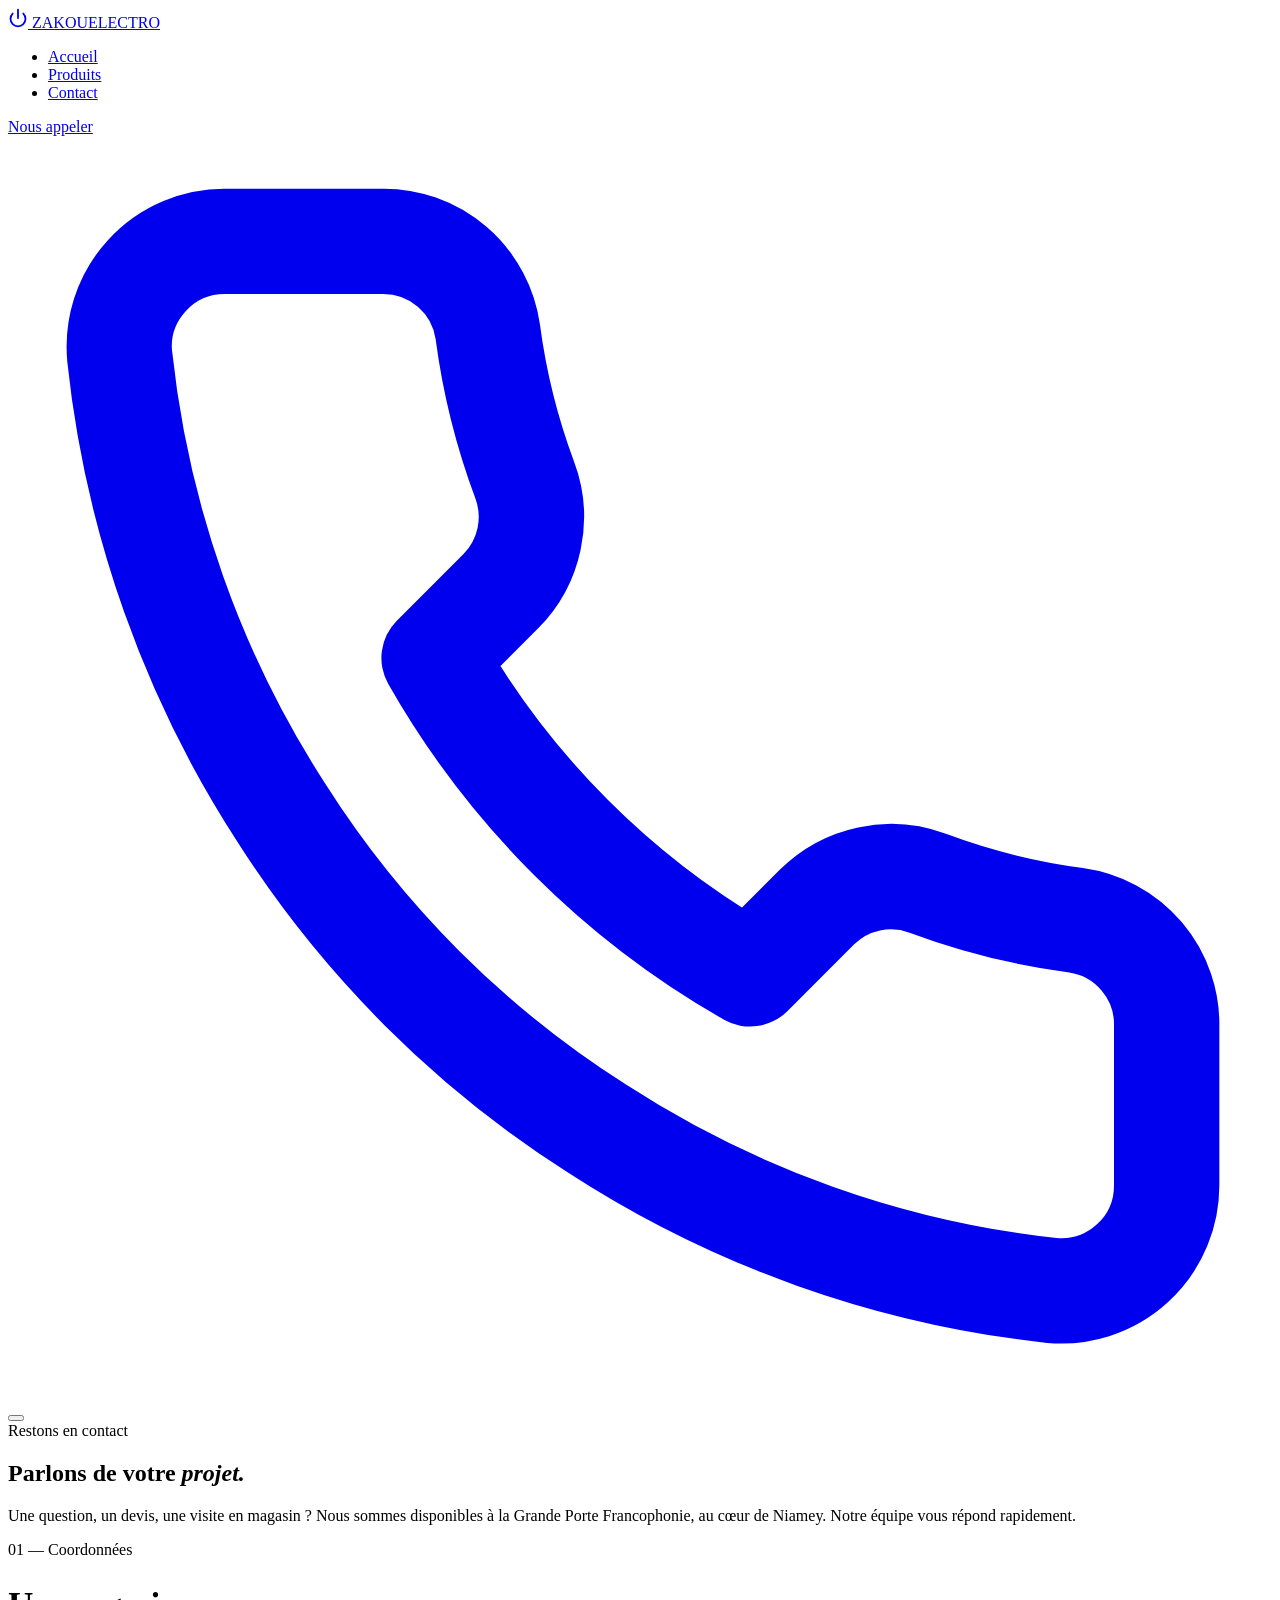
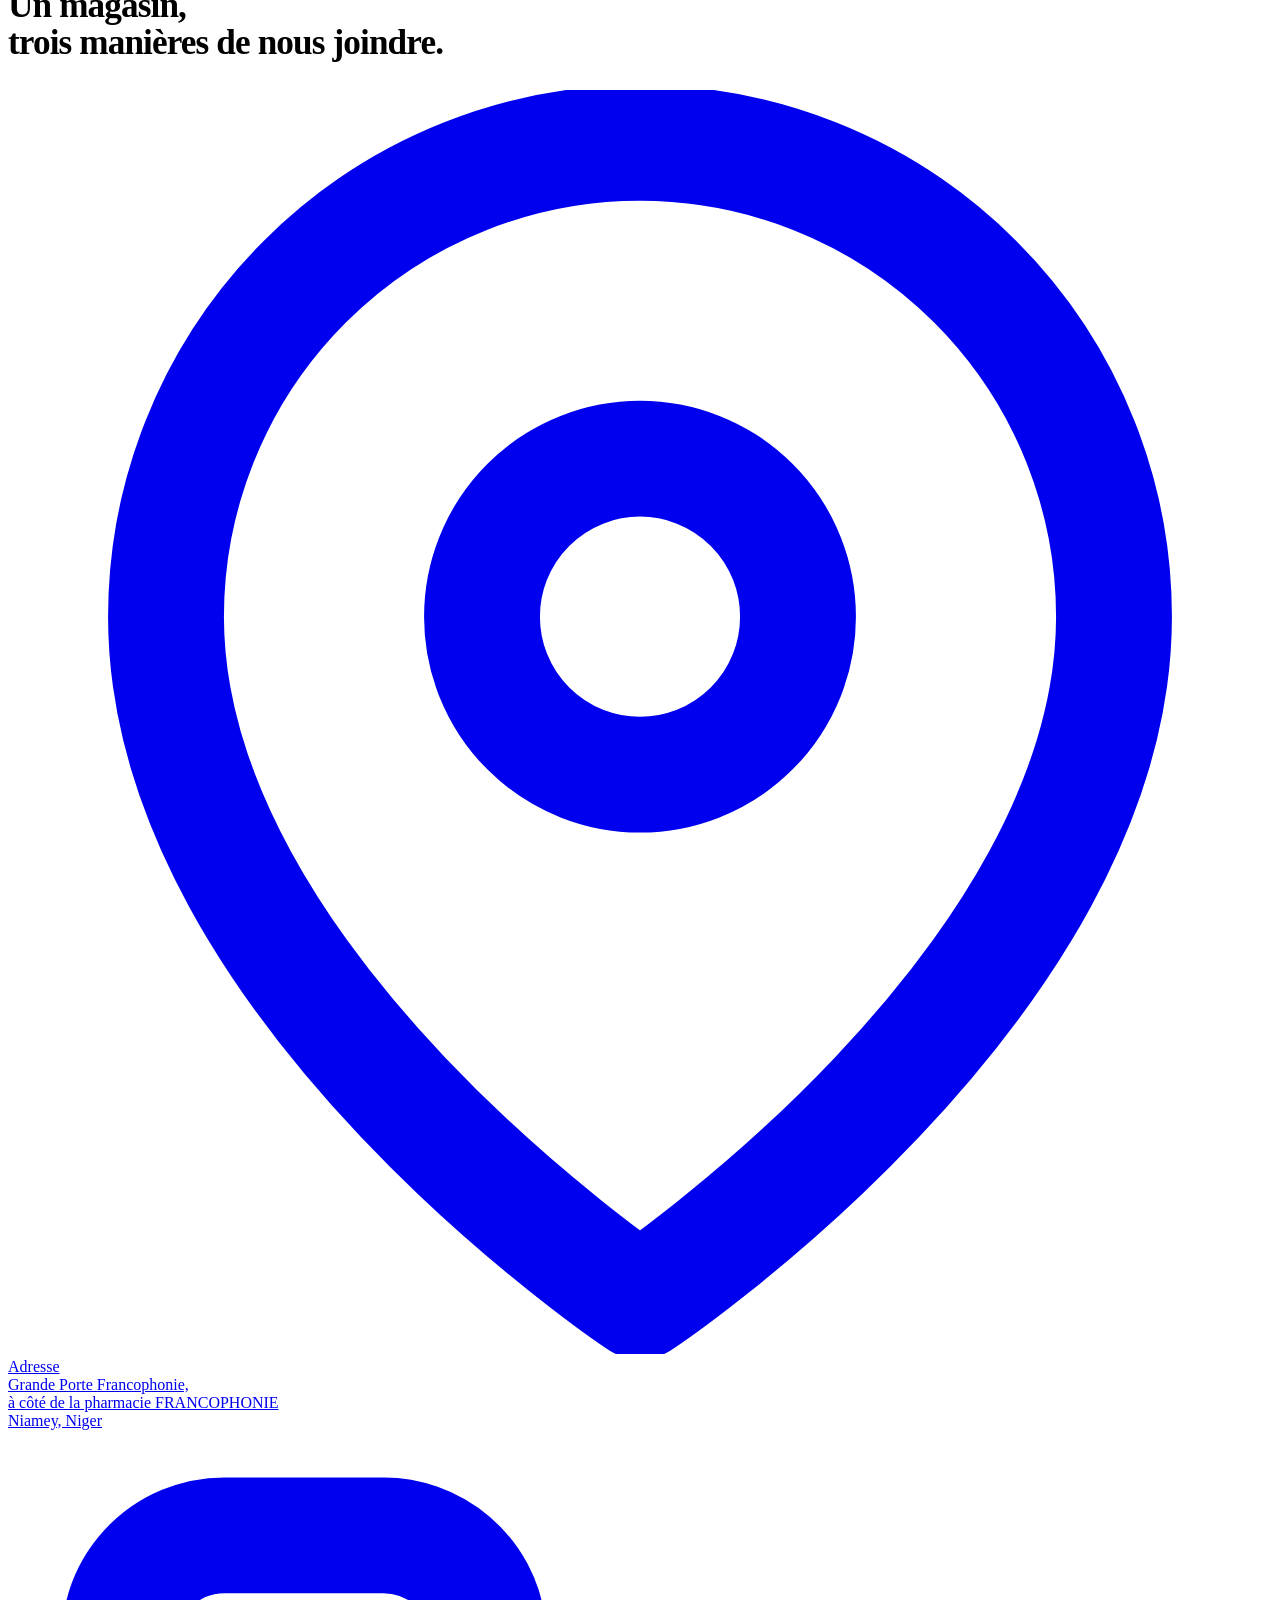
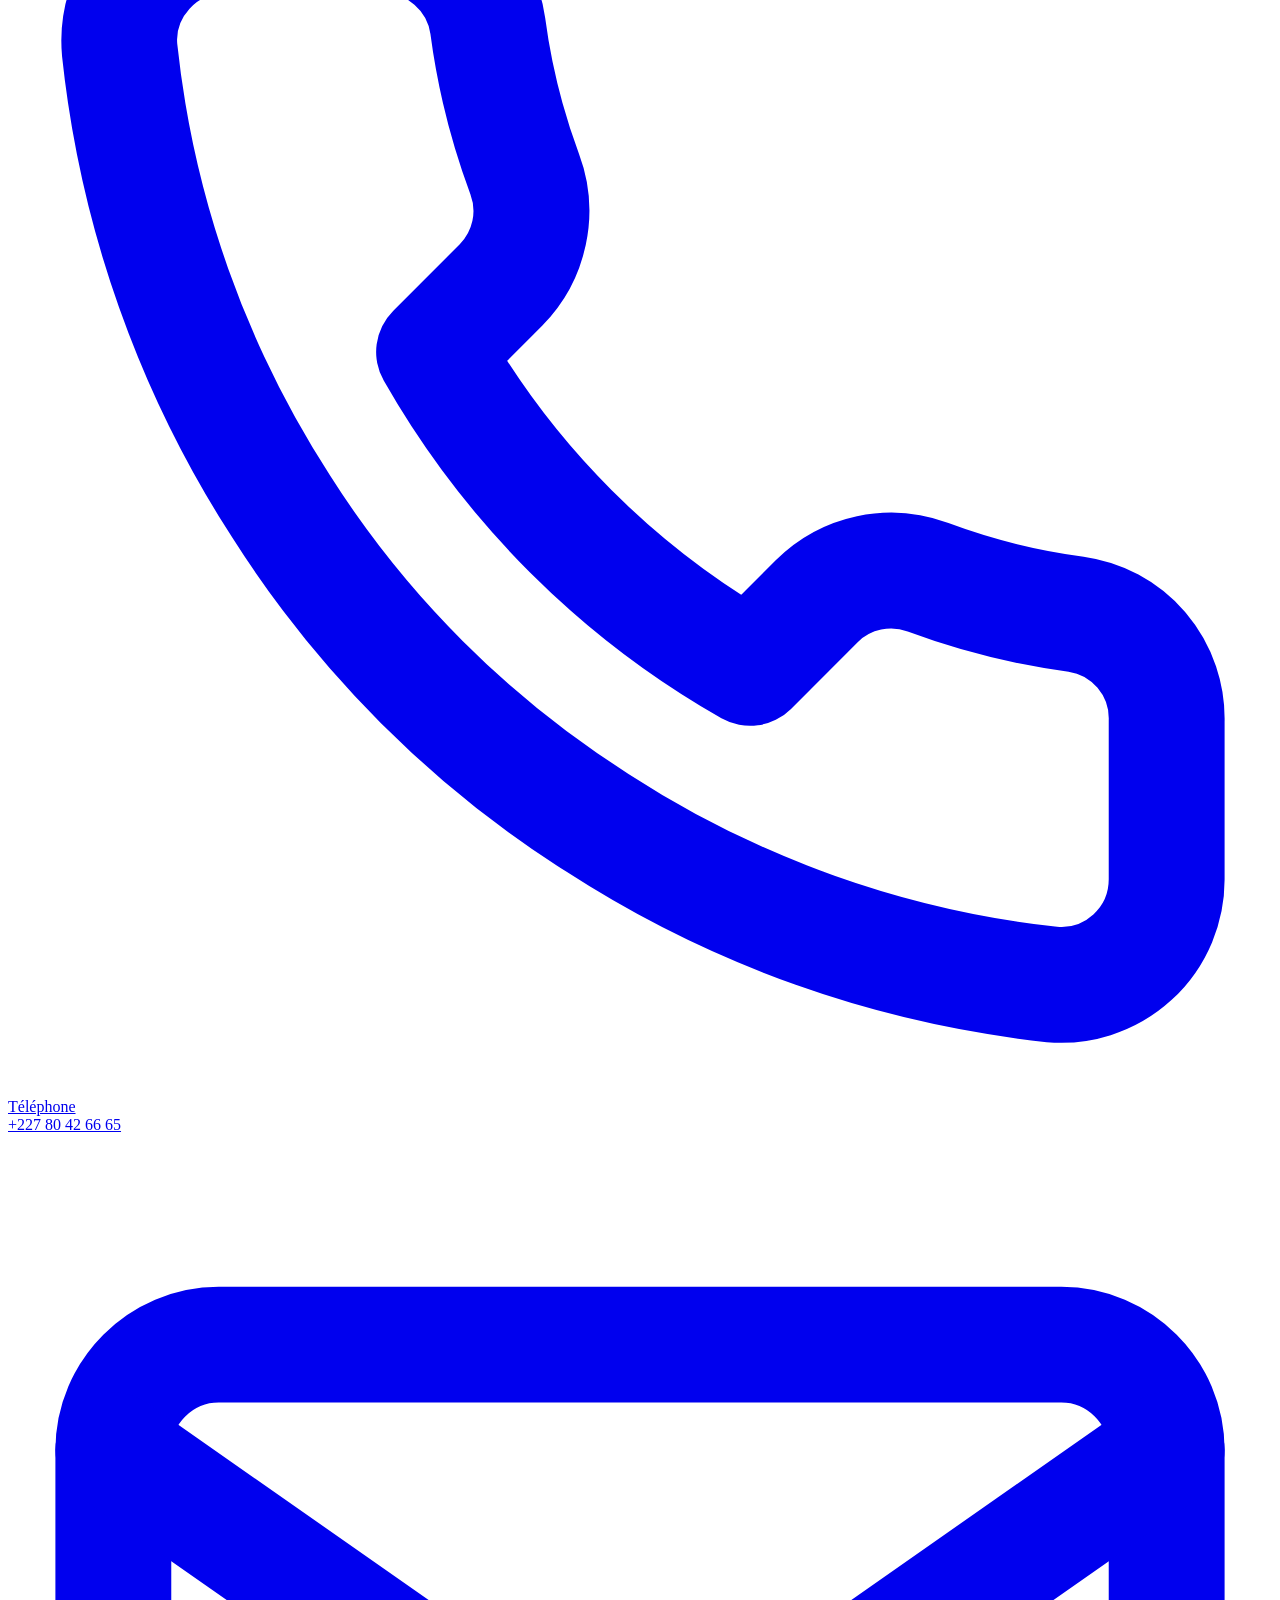
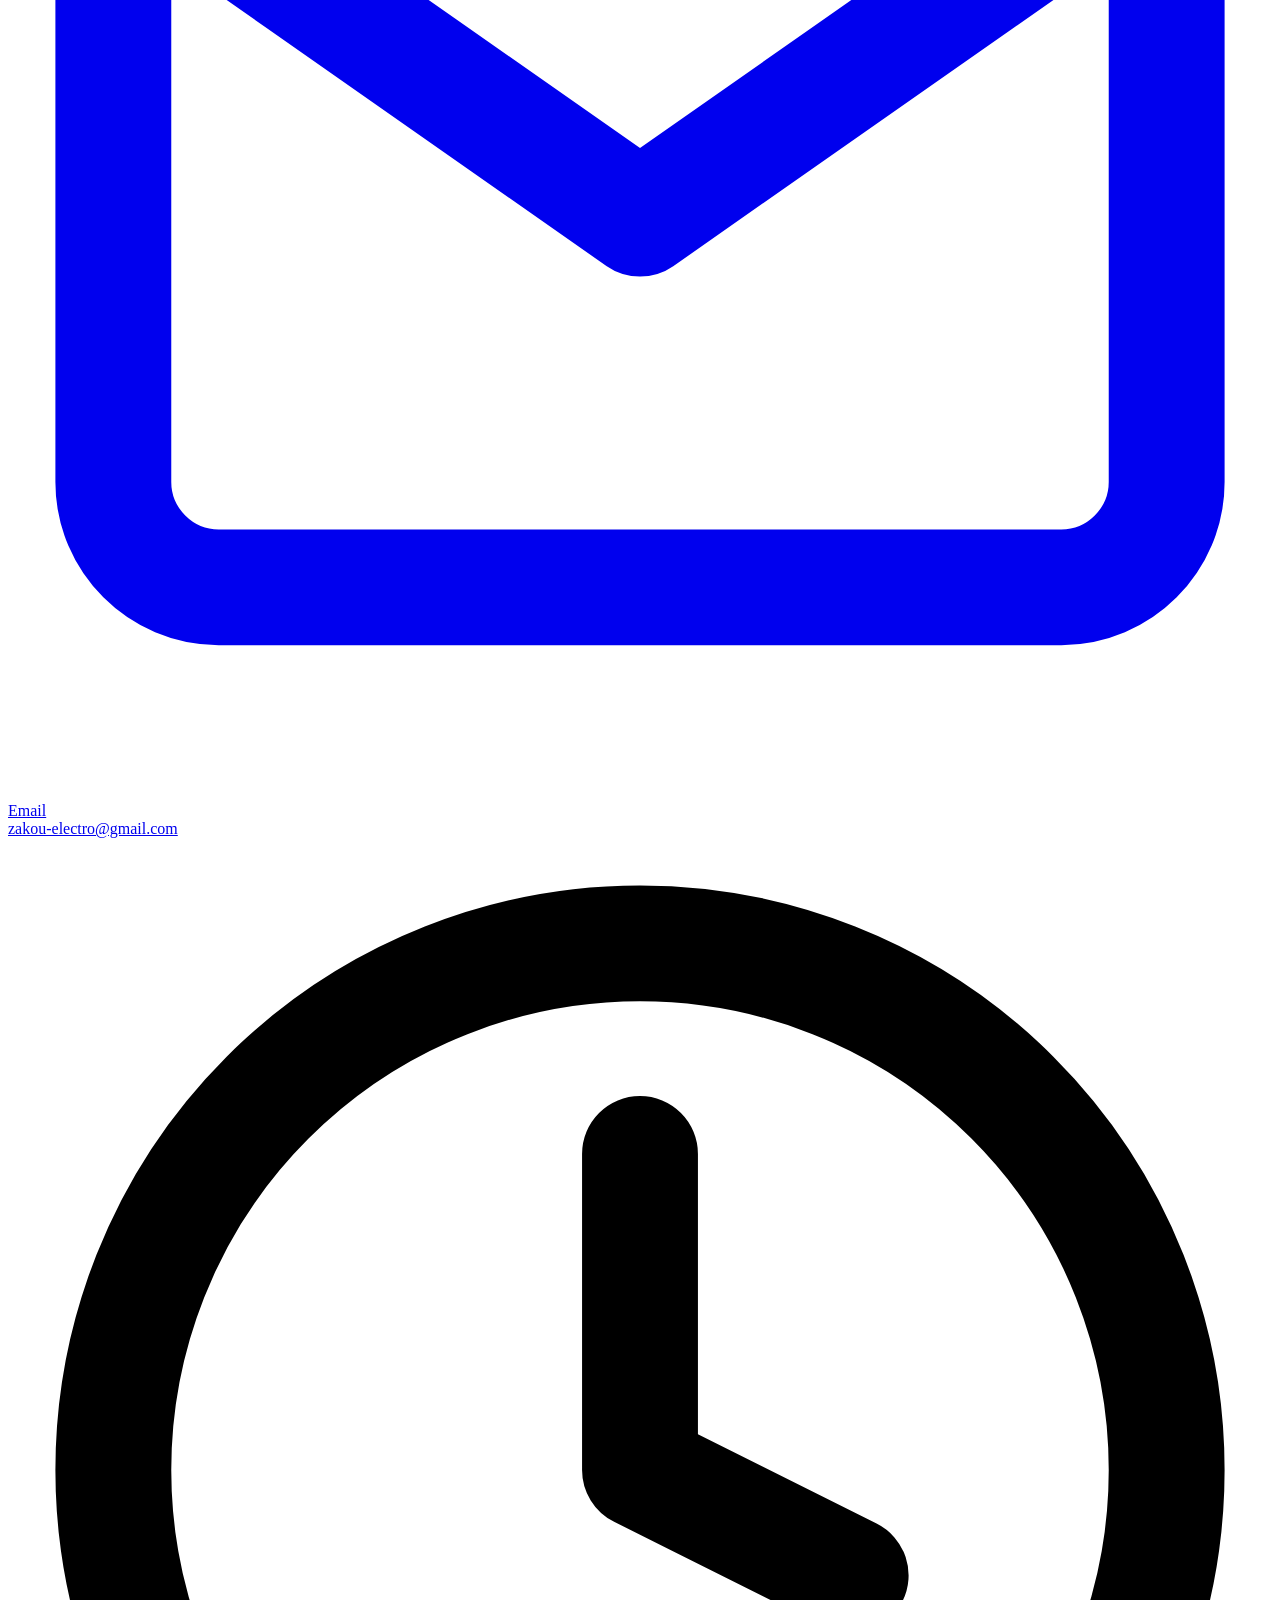
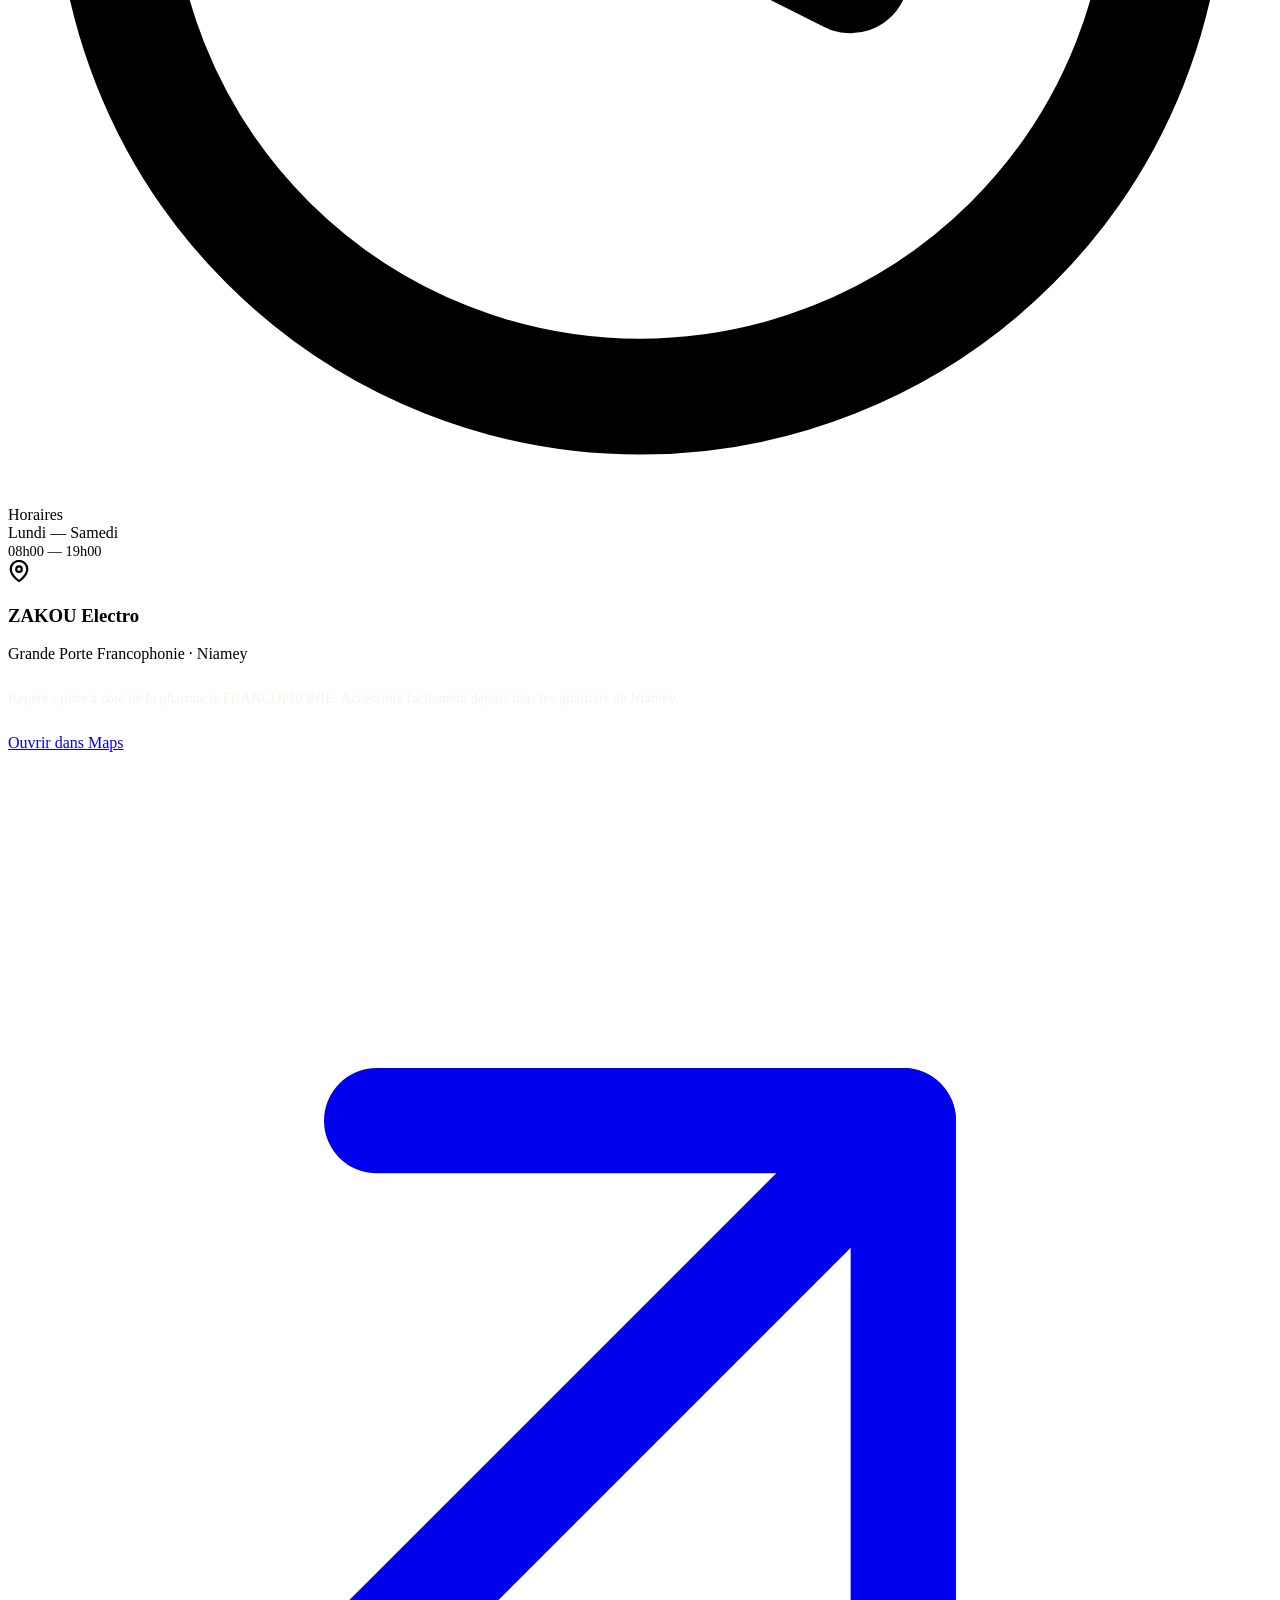
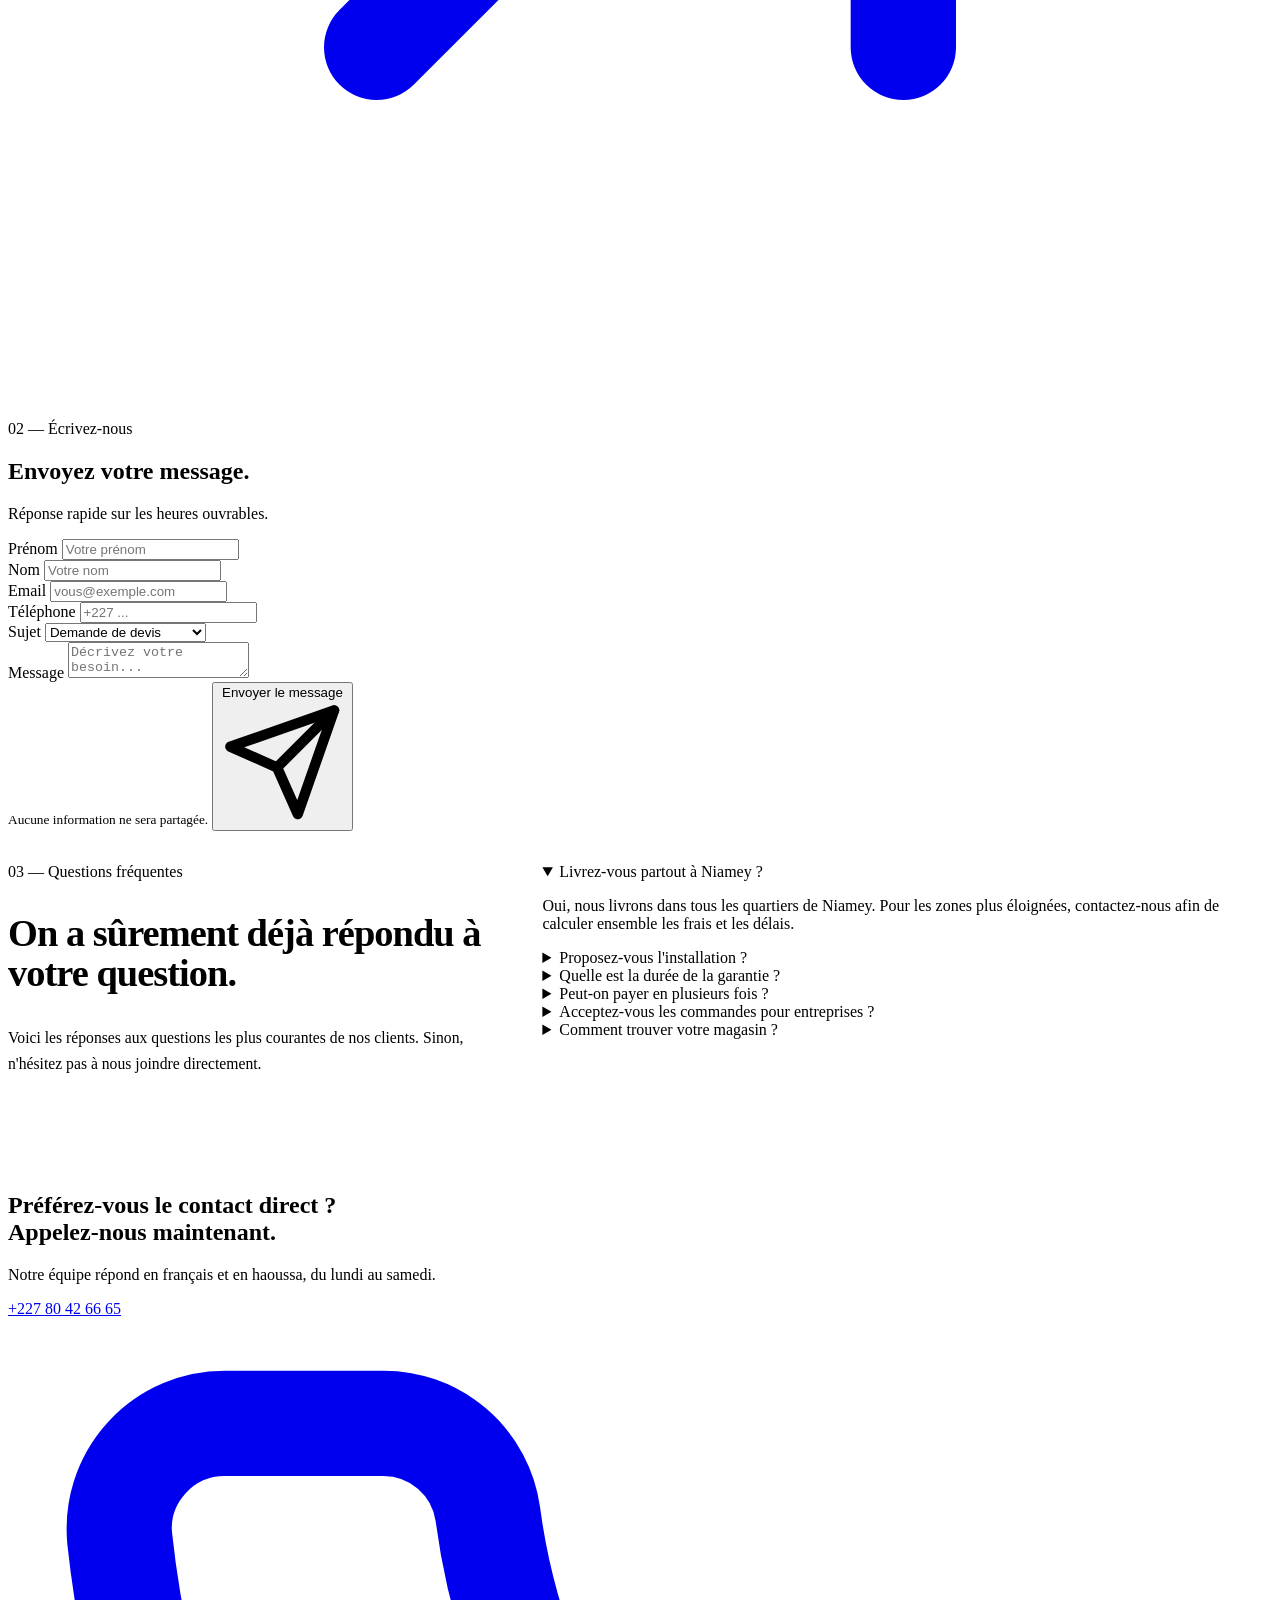
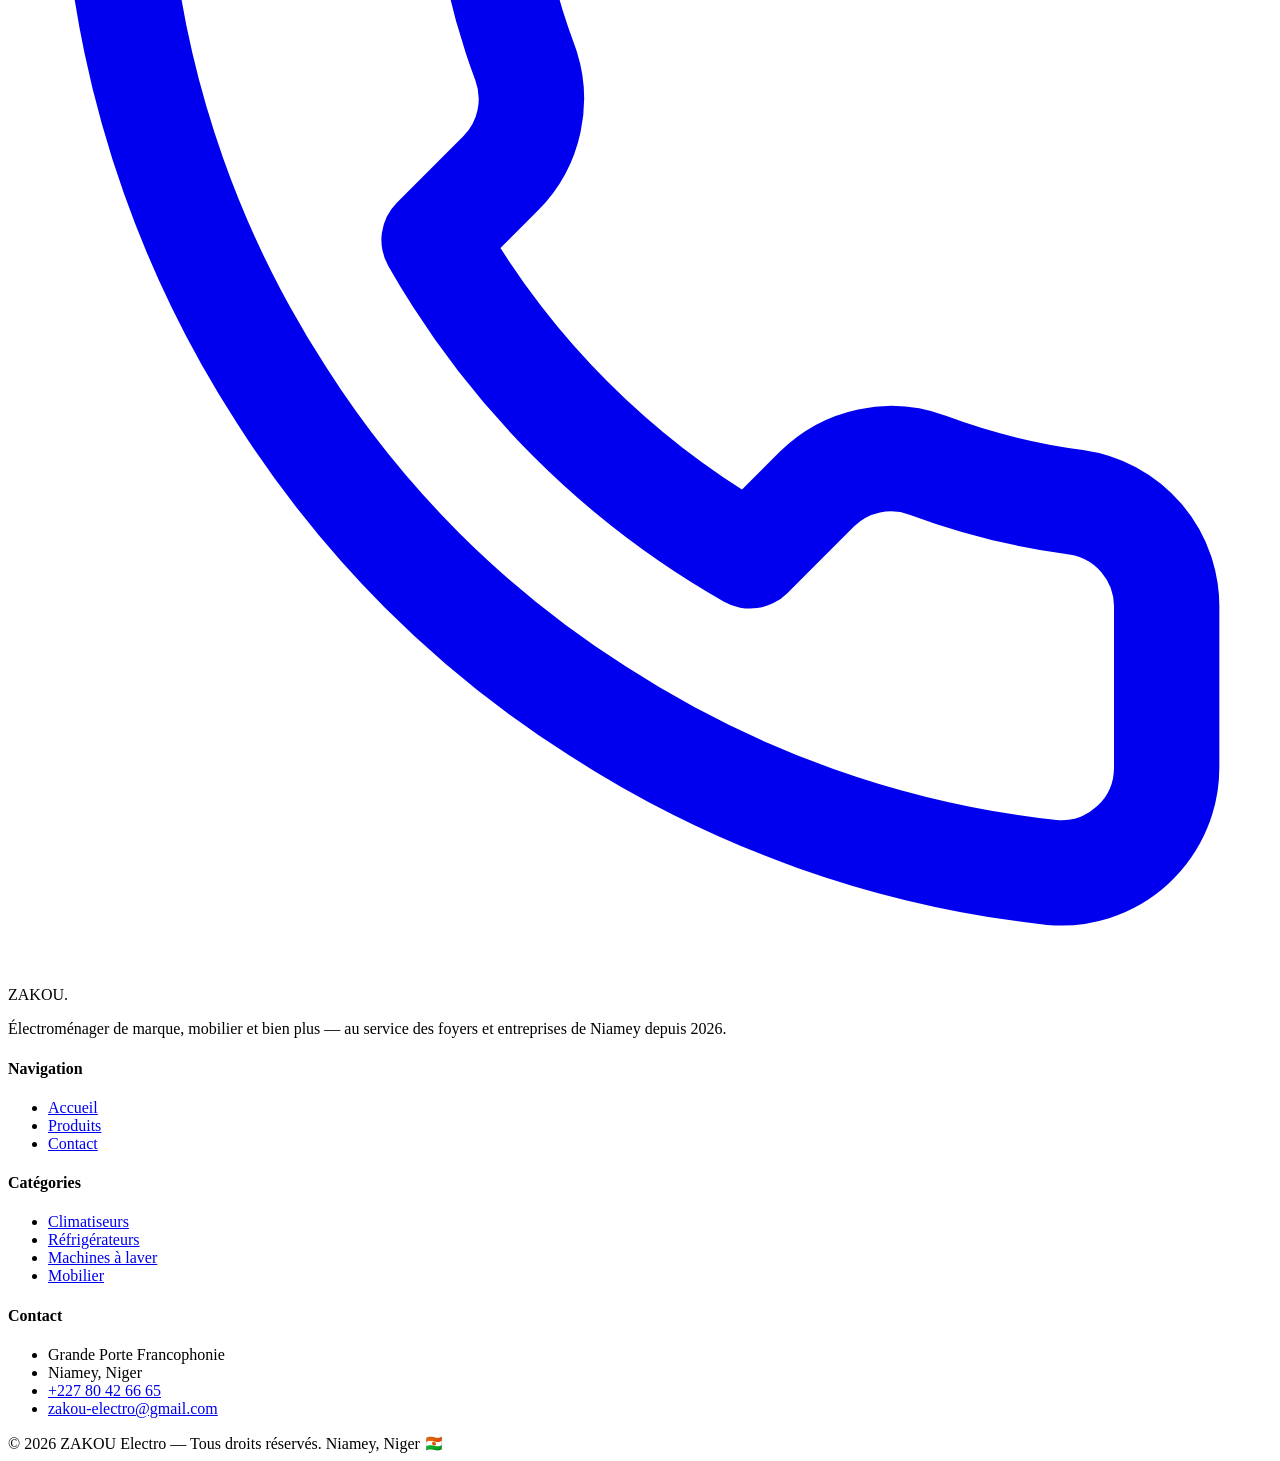
==== contact.html @ c7df29c1 "Add files via upload" ====
<!DOCTYPE html>
<html lang="fr">
<head>
  <meta charset="UTF-8" />
  <meta name="viewport" content="width=device-width, initial-scale=1.0" />
  <title>Contact — ZAKOU Electro Niamey</title>
  <meta name="description" content="Contactez ZAKOU Electro à Niamey. Grande Porte Francophonie, à côté de la pharmacie FRANCOPHONIE. Téléphone : +227 80 42 66 65 — Email : zakou-electro@gmail.com." />
  <link rel="stylesheet" href="css/style.css" />
  <link rel="icon" type="image/png" href="assets/logo.png" />
</head>
<body>

  <!-- ============================== NAV ============================== -->
  <nav class="nav">
    <div class="nav__inner">
      <a href="index.html" class="nav__brand" aria-label="ZAKOU Electro accueil">
        <span class="nav__brand-mark" aria-hidden="true">
          <svg viewBox="0 0 24 24" width="20" height="20" fill="none" stroke="currentColor" stroke-width="2.2" stroke-linecap="round" stroke-linejoin="round"><path d="M12 2v10"/><path d="M18.36 6.64a9 9 0 1 1-12.73 0"/></svg>
        </span>
        <span class="nav__brand-text">ZAKOU<span>ELECTRO</span></span>
      </a>
      <ul class="nav__links">
        <li><a href="index.html" class="nav__link">Accueil</a></li>
        <li><a href="produits.html" class="nav__link">Produits</a></li>
        <li><a href="contact.html" class="nav__link is-active">Contact</a></li>
      </ul>
      <a href="tel:+22780426665" class="nav__cta">
        Nous appeler
        <svg viewBox="0 0 24 24" fill="none" stroke="currentColor" stroke-width="2" stroke-linecap="round" stroke-linejoin="round"><path d="M22 16.92v3a2 2 0 0 1-2.18 2 19.79 19.79 0 0 1-8.63-3.07 19.5 19.5 0 0 1-6-6 19.79 19.79 0 0 1-3.07-8.67A2 2 0 0 1 4.11 2h3a2 2 0 0 1 2 1.72 12.84 12.84 0 0 0 .7 2.81 2 2 0 0 1-.45 2.11L8.09 9.91a16 16 0 0 0 6 6l1.27-1.27a2 2 0 0 1 2.11-.45 12.84 12.84 0 0 0 2.81.7A2 2 0 0 1 22 16.92z"/></svg>
      </a>
      <button class="nav__burger" aria-label="Menu"><span></span><span></span><span></span></button>
    </div>
  </nav>

  <!-- ============================== PAGE HERO ============================== -->
  <section class="page-hero">
    <div class="container">
      <div class="page-hero__inner">
        <div>
          <span class="eyebrow">Restons en contact</span>
          <h1>Parlons de votre <em>projet.</em></h1>
        </div>
        <div class="page-hero__meta">
          <p>
            Une question, un devis, une visite en magasin ? Nous sommes
            disponibles à la Grande Porte Francophonie, au cœur de Niamey.
            Notre équipe vous répond rapidement.
          </p>
        </div>
      </div>
    </div>
  </section>

  <!-- ============================== CONTACT GRID ============================== -->
  <section class="container">
    <div class="contact-grid">

      <!-- LEFT : INFO -->
      <div class="contact-info reveal">
        <span class="eyebrow">01 — Coordonnées</span>
        <h2 style="font-family: var(--font-display); font-weight:600; font-size: clamp(1.6rem, 3vw, 2.2rem); color: var(--navy); margin-bottom: 1.75rem; letter-spacing: -0.025em; line-height: 1.05;">
          Un magasin,<br />trois manières de nous joindre.
        </h2>

        <div class="contact-info__cards">

          <a href="https://www.google.com/maps/search/?api=1&query=Grande+Porte+Francophonie+Niamey+Niger" target="_blank" rel="noopener" class="info-card">
            <span class="info-card__icon">
              <svg viewBox="0 0 24 24" fill="none" stroke="currentColor" stroke-width="2.2" stroke-linecap="round" stroke-linejoin="round"><path d="M21 10c0 7-9 13-9 13s-9-6-9-13a9 9 0 0 1 18 0z"/><circle cx="12" cy="10" r="3"/></svg>
            </span>
            <div>
              <div class="info-card__label">Adresse</div>
              <div class="info-card__value">Grande Porte Francophonie,<br />à côté de la pharmacie FRANCOPHONIE<br />Niamey, Niger</div>
            </div>
          </a>

          <a href="tel:+22780426665" class="info-card">
            <span class="info-card__icon">
              <svg viewBox="0 0 24 24" fill="none" stroke="currentColor" stroke-width="2.2" stroke-linecap="round" stroke-linejoin="round"><path d="M22 16.92v3a2 2 0 0 1-2.18 2 19.79 19.79 0 0 1-8.63-3.07 19.5 19.5 0 0 1-6-6 19.79 19.79 0 0 1-3.07-8.67A2 2 0 0 1 4.11 2h3a2 2 0 0 1 2 1.72 12.84 12.84 0 0 0 .7 2.81 2 2 0 0 1-.45 2.11L8.09 9.91a16 16 0 0 0 6 6l1.27-1.27a2 2 0 0 1 2.11-.45 12.84 12.84 0 0 0 2.81.7A2 2 0 0 1 22 16.92z"/></svg>
            </span>
            <div>
              <div class="info-card__label">Téléphone</div>
              <div class="info-card__value">+227 80 42 66 65</div>
            </div>
          </a>

          <a href="mailto:zakou-electro@gmail.com" class="info-card">
            <span class="info-card__icon">
              <svg viewBox="0 0 24 24" fill="none" stroke="currentColor" stroke-width="2.2" stroke-linecap="round" stroke-linejoin="round"><path d="M4 4h16c1.1 0 2 .9 2 2v12c0 1.1-.9 2-2 2H4c-1.1 0-2-.9-2-2V6c0-1.1.9-2 2-2z"/><polyline points="22,6 12,13 2,6"/></svg>
            </span>
            <div>
              <div class="info-card__label">Email</div>
              <div class="info-card__value">zakou-electro@gmail.com</div>
            </div>
          </a>

          <div class="info-card">
            <span class="info-card__icon">
              <svg viewBox="0 0 24 24" fill="none" stroke="currentColor" stroke-width="2.2" stroke-linecap="round" stroke-linejoin="round"><circle cx="12" cy="12" r="10"/><polyline points="12 6 12 12 16 14"/></svg>
            </span>
            <div>
              <div class="info-card__label">Horaires</div>
              <div class="info-card__value">Lundi &mdash; Samedi<br /><span style="font-family: var(--font-body); font-weight: 400; color: var(--muted); font-size: 0.9rem;">08h00 — 19h00</span></div>
            </div>
          </div>
        </div>

        <!-- Carte stylisée -->
        <div class="map-card">
          <div class="map-card__pattern" aria-hidden="true"></div>
          <div class="map-card__pin">
            <span class="map-card__pin-mark">
              <svg viewBox="0 0 24 24" width="22" height="22" fill="none" stroke="currentColor" stroke-width="2.4" stroke-linecap="round" stroke-linejoin="round"><path d="M21 10c0 7-9 13-9 13s-9-6-9-13a9 9 0 0 1 18 0z"/><circle cx="12" cy="10" r="3"/></svg>
            </span>
            <div>
              <h3>ZAKOU Electro</h3>
              <p>Grande Porte Francophonie · Niamey</p>
            </div>
          </div>
          <p style="position: relative; z-index: 1; color: rgba(244, 239, 227, 0.75); font-size: 0.9rem; margin: 1.5rem 0; line-height: 1.6;">
            Repère : juste à côté de la pharmacie FRANCOPHONIE. Accessible
            facilement depuis tous les quartiers de Niamey.
          </p>
          <a href="https://www.google.com/maps/search/?api=1&query=Grande+Porte+Francophonie+Niamey+Niger" target="_blank" rel="noopener" class="btn btn--cyan" style="position: relative; z-index: 1;">
            Ouvrir dans Maps
            <svg viewBox="0 0 24 24" fill="none" stroke="currentColor" stroke-width="2" stroke-linecap="round" stroke-linejoin="round"><path d="M7 17 17 7"/><path d="M7 7h10v10"/></svg>
          </a>
        </div>
      </div>

      <!-- RIGHT : FORM -->
      <div class="reveal">
        <div class="contact-form">
          <span class="eyebrow">02 — Écrivez-nous</span>
          <h2>Envoyez votre message.</h2>
          <p>Réponse rapide sur les heures ouvrables.</p>

          <form>
            <div class="form-grid">
              <div class="field">
                <label for="prenom">Prénom</label>
                <input type="text" id="prenom" name="prenom" placeholder="Votre prénom" required />
              </div>
              <div class="field">
                <label for="nom">Nom</label>
                <input type="text" id="nom" name="nom" placeholder="Votre nom" required />
              </div>
              <div class="field">
                <label for="email">Email</label>
                <input type="email" id="email" name="email" placeholder="vous@exemple.com" required />
              </div>
              <div class="field">
                <label for="tel">Téléphone</label>
                <input type="tel" id="tel" name="tel" placeholder="+227 ..." />
              </div>
              <div class="field field--full">
                <label for="sujet">Sujet</label>
                <select id="sujet" name="sujet">
                  <option>Demande de devis</option>
                  <option>Question sur un produit</option>
                  <option>Service après-vente</option>
                  <option>Partenariat</option>
                  <option>Autre</option>
                </select>
              </div>
              <div class="field field--full">
                <label for="message">Message</label>
                <textarea id="message" name="message" placeholder="Décrivez votre besoin..." required></textarea>
              </div>
            </div>
            <div class="form-submit">
              <small class="form-status">Aucune information ne sera partagée.</small>
              <button type="submit" class="btn btn--primary">
                Envoyer le message
                <svg viewBox="0 0 24 24" fill="none" stroke="currentColor" stroke-width="2" stroke-linecap="round" stroke-linejoin="round"><path d="M22 2 11 13"/><path d="M22 2 15 22l-4-9-9-4 20-7z"/></svg>
              </button>
            </div>
          </form>
        </div>
      </div>
    </div>

    <!-- ============================== FAQ ============================== -->
    <div class="reveal" style="padding: 2rem 0 5rem;">
      <div style="display: grid; grid-template-columns: 1fr 1.5fr; gap: 3rem; align-items: start;" class="faq-layout">
        <div>
          <span class="eyebrow">03 — Questions fréquentes</span>
          <h2 style="font-family: var(--font-display); font-weight:600; font-size: clamp(1.6rem, 3vw, 2.4rem); color: var(--navy); letter-spacing: -0.025em; line-height: 1.05;">
            On a sûrement déjà répondu à votre question.
          </h2>
          <p style="color: var(--navy-deep); margin-top: 1rem; font-size: 0.98rem; line-height: 1.65;">
            Voici les réponses aux questions les plus courantes de nos clients.
            Sinon, n'hésitez pas à nous joindre directement.
          </p>
        </div>

        <div class="faq">
          <details class="faq-item" open>
            <summary>Livrez-vous partout à Niamey ?</summary>
            <p>Oui, nous livrons dans tous les quartiers de Niamey. Pour les zones plus éloignées, contactez-nous afin de calculer ensemble les frais et les délais.</p>
          </details>
          <details class="faq-item">
            <summary>Proposez-vous l'installation ?</summary>
            <p>Bien sûr. Pour les climatiseurs, machines à laver et autres appareils nécessitant un raccordement, notre équipe peut prendre en charge l'installation.</p>
          </details>
          <details class="faq-item">
            <summary>Quelle est la durée de la garantie ?</summary>
            <p>Tous nos produits sont couverts par la garantie constructeur. La durée varie selon la marque et le produit (généralement 12 à 24 mois). Les détails sont précisés à l'achat.</p>
          </details>
          <details class="faq-item">
            <summary>Peut-on payer en plusieurs fois ?</summary>
            <p>Selon le produit et le montant, des facilités de paiement peuvent être proposées. Discutons-en ensemble en magasin ou par téléphone.</p>
          </details>
          <details class="faq-item">
            <summary>Acceptez-vous les commandes pour entreprises ?</summary>
            <p>Oui, nous équipons régulièrement des entreprises, hôtels, administrations et commerces. Demandez un devis sur mesure pour vos besoins professionnels.</p>
          </details>
          <details class="faq-item">
            <summary>Comment trouver votre magasin ?</summary>
            <p>Nous sommes situés à la Grande Porte Francophonie, juste à côté de la pharmacie FRANCOPHONIE. Un repère bien connu et facile d'accès.</p>
          </details>
        </div>
      </div>
    </div>
  </section>

  <style>
    @media (max-width: 800px) {
      .faq-layout { grid-template-columns: 1fr !important; gap: 2rem !important; }
    }
  </style>

  <!-- ============================== CTA BANNER ============================== -->
  <div class="cta-banner reveal">
    <div class="cta-banner__inner">
      <div>
        <h2>Préférez-vous le contact direct ?<br />Appelez-nous maintenant.</h2>
      </div>
      <div>
        <p>Notre équipe répond en français et en haoussa, du lundi au samedi.</p>
        <a href="tel:+22780426665" class="btn btn--primary">
          +227 80 42 66 65
          <svg viewBox="0 0 24 24" fill="none" stroke="currentColor" stroke-width="2" stroke-linecap="round" stroke-linejoin="round"><path d="M22 16.92v3a2 2 0 0 1-2.18 2 19.79 19.79 0 0 1-8.63-3.07 19.5 19.5 0 0 1-6-6 19.79 19.79 0 0 1-3.07-8.67A2 2 0 0 1 4.11 2h3a2 2 0 0 1 2 1.72 12.84 12.84 0 0 0 .7 2.81 2 2 0 0 1-.45 2.11L8.09 9.91a16 16 0 0 0 6 6l1.27-1.27a2 2 0 0 1 2.11-.45 12.84 12.84 0 0 0 2.81.7A2 2 0 0 1 22 16.92z"/></svg>
        </a>
      </div>
    </div>
  </div>

  <!-- ============================== FOOTER ============================== -->
  <footer class="footer">
    <div class="container">
      <div class="footer__grid">
        <div>
          <div class="footer__brand">ZAKOU<span>.</span></div>
          <p class="footer__tag">
            Électroménager de marque, mobilier et bien plus &mdash; au service
            des foyers et entreprises de Niamey depuis 2026.
          </p>
        </div>
        <div>
          <h4 class="footer__heading">Navigation</h4>
          <ul class="footer__list">
            <li><a href="index.html">Accueil</a></li>
            <li><a href="produits.html">Produits</a></li>
            <li><a href="contact.html">Contact</a></li>
          </ul>
        </div>
        <div>
          <h4 class="footer__heading">Catégories</h4>
          <ul class="footer__list">
            <li><a href="produits.html#climatiseurs">Climatiseurs</a></li>
            <li><a href="produits.html#refrigerateurs">Réfrigérateurs</a></li>
            <li><a href="produits.html#machines">Machines à laver</a></li>
            <li><a href="produits.html#mobilier">Mobilier</a></li>
          </ul>
        </div>
        <div>
          <h4 class="footer__heading">Contact</h4>
          <ul class="footer__list">
            <li><span>Grande Porte Francophonie</span></li>
            <li><span>Niamey, Niger</span></li>
            <li><a href="tel:+22780426665">+227 80 42 66 65</a></li>
            <li><a href="mailto:zakou-electro@gmail.com">zakou-electro@gmail.com</a></li>
          </ul>
        </div>
      </div>
      <div class="footer__bottom">
        <span>© 2026 ZAKOU Electro &mdash; Tous droits réservés.</span>
        <span>Niamey, Niger 🇳🇪</span>
      </div>
    </div>
  </footer>

  <script src="js/main.js"></script>
</body>
</html>
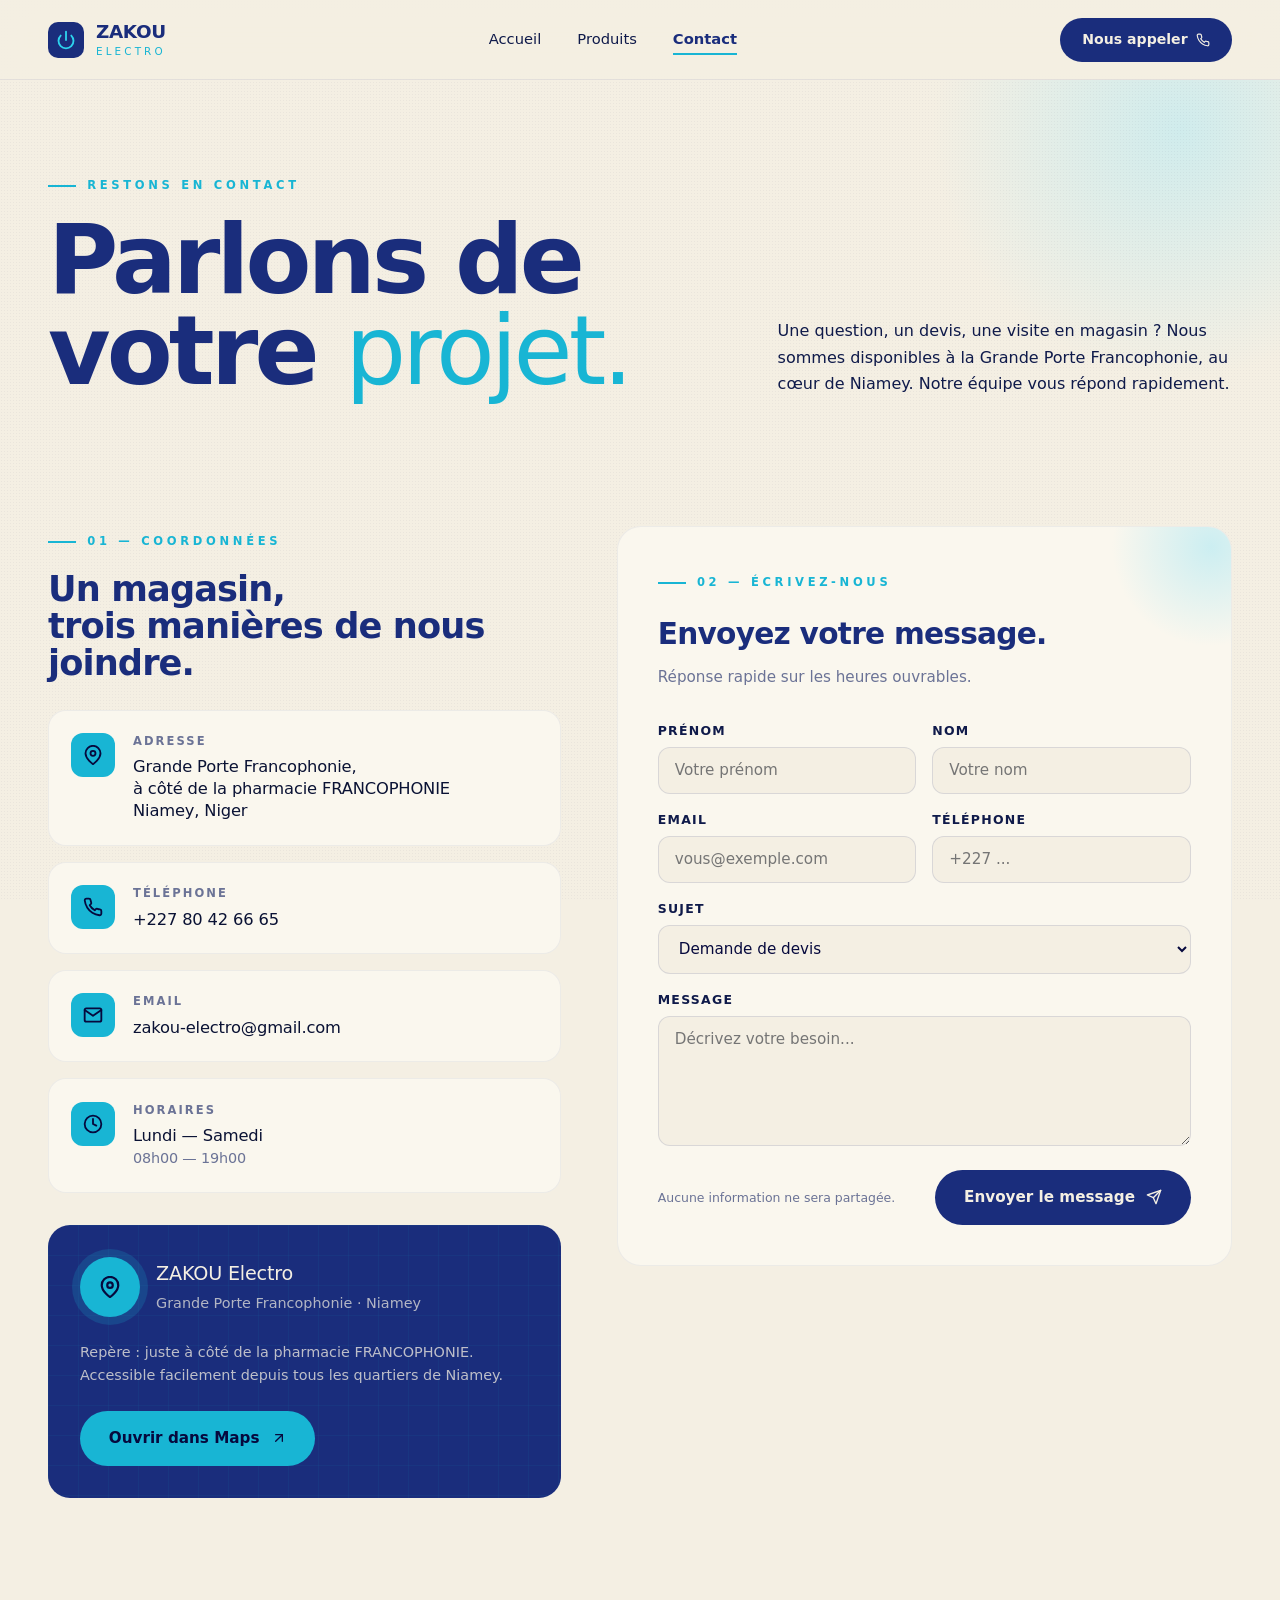
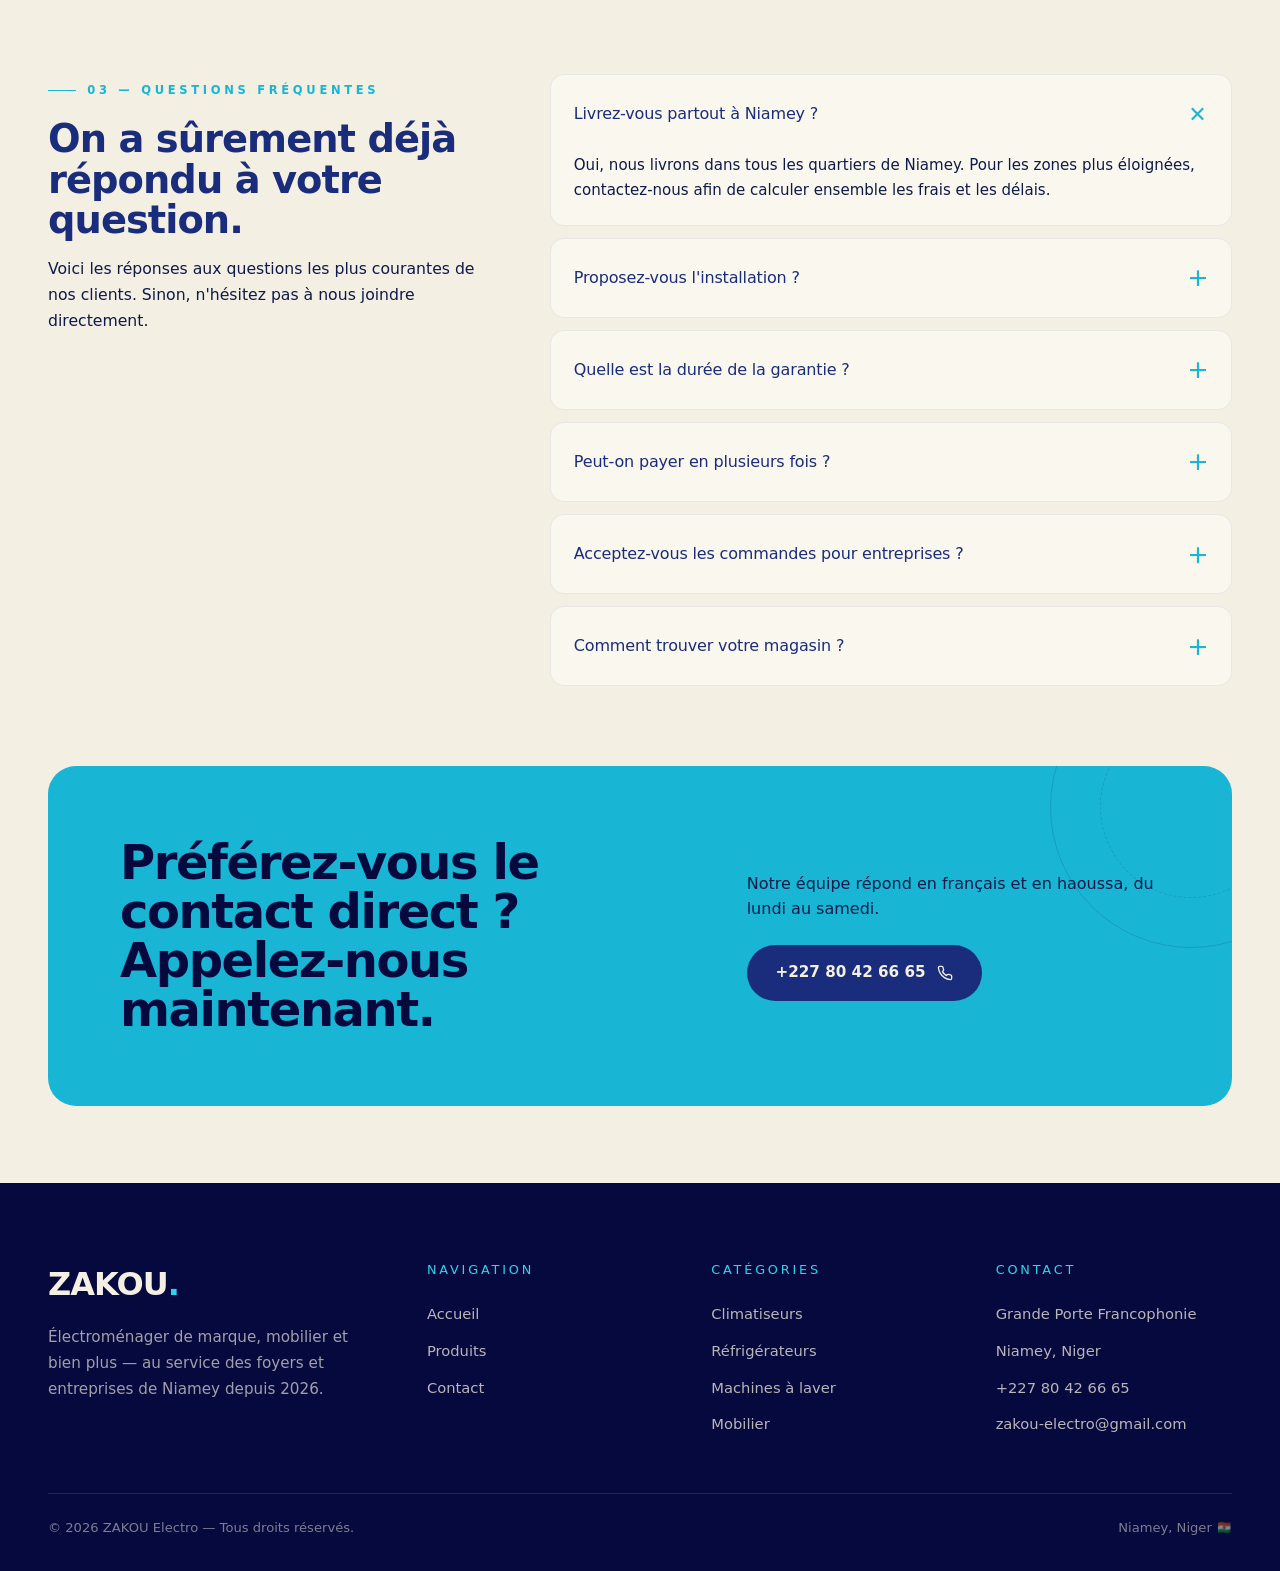
==== commit 147fa8ad: "Update contact.html" ====
--- a/contact.html
+++ b/contact.html
@@ -5,7 +5,7 @@
   <meta name="viewport" content="width=device-width, initial-scale=1.0" />
   <title>Contact — ZAKOU Electro Niamey</title>
   <meta name="description" content="Contactez ZAKOU Electro à Niamey. Grande Porte Francophonie, à côté de la pharmacie FRANCOPHONIE. Téléphone : +227 80 42 66 65 — Email : zakou-electro@gmail.com." />
-  <link rel="stylesheet" href="css/style.css" />
+  <link rel="stylesheet" href="style.css" />
   <link rel="icon" type="image/png" href="assets/logo.png" />
 </head>
 <body>
@@ -291,6 +291,6 @@
     </div>
   </footer>
 
-  <script src="js/main.js"></script>
+  <script src="main.js"></script>
 </body>
 </html>
--- a/style.css
+++ b/style.css
@@ -0,0 +1,1367 @@
+/* ==========================================================================
+   ZAKOU ELECTRO — Design System
+   Couleurs inspirées du logo : bleu marine profond + cyan électrique + crème
+   ========================================================================== */
+
+@import url('https://fonts.googleapis.com/css2?family=Unbounded:wght@400;500;600;700;800&family=Manrope:wght@300;400;500;600;700;800&display=swap');
+
+:root {
+  /* Palette logo */
+  --navy: #1A2D7C;
+  --navy-deep: #0F1A4A;
+  --navy-ink: #06093D;
+  --cyan: #18B5D4;
+  --cyan-bright: #2DD4EE;
+  --cyan-soft: #B8EAF3;
+  --cream: #F4EFE3;
+  --cream-warm: #EDE6D3;
+  --paper: #FAF7EE;
+  --white: #FFFFFF;
+  --ink: #0A1234;
+  --muted: #6B7396;
+
+  /* Typo */
+  --font-display: 'Unbounded', system-ui, sans-serif;
+  --font-body: 'Manrope', system-ui, sans-serif;
+
+  /* Layout */
+  --max-w: 1320px;
+  --gutter: clamp(1.25rem, 4vw, 3rem);
+
+  /* Transitions */
+  --ease: cubic-bezier(0.16, 1, 0.3, 1);
+  --t-fast: 200ms var(--ease);
+  --t-med: 400ms var(--ease);
+  --t-slow: 700ms var(--ease);
+}
+
+* {
+  margin: 0;
+  padding: 0;
+  box-sizing: border-box;
+}
+
+html {
+  scroll-behavior: smooth;
+  -webkit-font-smoothing: antialiased;
+  -moz-osx-font-smoothing: grayscale;
+}
+
+body {
+  font-family: var(--font-body);
+  background: var(--cream);
+  color: var(--ink);
+  line-height: 1.55;
+  overflow-x: hidden;
+  position: relative;
+}
+
+/* Subtle paper grain overlay everywhere */
+body::before {
+  content: '';
+  position: fixed;
+  inset: 0;
+  background-image:
+    radial-gradient(rgba(10, 18, 52, 0.04) 1px, transparent 1px);
+  background-size: 3px 3px;
+  pointer-events: none;
+  z-index: 1;
+  mix-blend-mode: multiply;
+}
+
+img { max-width: 100%; display: block; }
+a { color: inherit; text-decoration: none; }
+button { font: inherit; cursor: pointer; border: none; background: none; color: inherit; }
+
+/* ==========================================================================
+   NAVIGATION
+   ========================================================================== */
+.nav {
+  position: sticky;
+  top: 0;
+  z-index: 50;
+  background: rgba(244, 239, 227, 0.85);
+  backdrop-filter: blur(16px) saturate(180%);
+  -webkit-backdrop-filter: blur(16px) saturate(180%);
+  border-bottom: 1px solid rgba(26, 45, 124, 0.08);
+}
+
+.nav__inner {
+  max-width: var(--max-w);
+  margin: 0 auto;
+  padding: 1.1rem var(--gutter);
+  display: flex;
+  align-items: center;
+  justify-content: space-between;
+  gap: 2rem;
+}
+
+.nav__brand {
+  display: flex;
+  align-items: center;
+  gap: 0.75rem;
+  font-family: var(--font-display);
+  font-weight: 700;
+  font-size: 1.15rem;
+  letter-spacing: -0.02em;
+  color: var(--navy);
+}
+
+.nav__brand-mark {
+  width: 36px;
+  height: 36px;
+  display: grid;
+  place-items: center;
+  background: var(--navy);
+  border-radius: 10px;
+  color: var(--cyan-bright);
+}
+
+.nav__brand-text { line-height: 1; }
+.nav__brand-text span {
+  display: block;
+  font-family: var(--font-body);
+  font-weight: 500;
+  font-size: 0.65rem;
+  letter-spacing: 0.3em;
+  text-transform: uppercase;
+  color: var(--cyan);
+  margin-top: 4px;
+}
+
+.nav__links {
+  display: flex;
+  gap: 2.25rem;
+  list-style: none;
+  align-items: center;
+}
+
+.nav__link {
+  position: relative;
+  font-weight: 500;
+  font-size: 0.92rem;
+  color: var(--navy-deep);
+  transition: color var(--t-fast);
+  padding: 0.25rem 0;
+}
+
+.nav__link::after {
+  content: '';
+  position: absolute;
+  left: 0;
+  bottom: -4px;
+  width: 0;
+  height: 2px;
+  background: var(--cyan);
+  transition: width var(--t-med);
+}
+
+.nav__link:hover::after,
+.nav__link.is-active::after { width: 100%; }
+.nav__link.is-active { color: var(--navy); font-weight: 600; }
+
+.nav__cta {
+  background: var(--navy);
+  color: var(--cream);
+  padding: 0.7rem 1.4rem;
+  border-radius: 100px;
+  font-weight: 600;
+  font-size: 0.88rem;
+  display: inline-flex;
+  align-items: center;
+  gap: 0.5rem;
+  transition: all var(--t-med);
+}
+
+.nav__cta:hover {
+  background: var(--cyan);
+  color: var(--navy-ink);
+  transform: translateY(-1px);
+}
+
+.nav__cta svg { width: 14px; height: 14px; }
+
+.nav__burger {
+  display: none;
+  flex-direction: column;
+  gap: 5px;
+  padding: 0.5rem;
+}
+.nav__burger span {
+  display: block;
+  width: 24px;
+  height: 2px;
+  background: var(--navy);
+  transition: var(--t-fast);
+}
+
+@media (max-width: 880px) {
+  .nav__links {
+    position: fixed;
+    inset: 70px 0 0 0;
+    background: var(--cream);
+    flex-direction: column;
+    padding: 3rem var(--gutter);
+    gap: 1.5rem;
+    transform: translateX(100%);
+    transition: transform var(--t-med);
+  }
+  .nav__links.is-open { transform: translateX(0); }
+  .nav__link { font-size: 1.3rem; font-family: var(--font-display); }
+  .nav__burger { display: flex; }
+  .nav__cta { display: none; }
+}
+
+/* ==========================================================================
+   BUTTONS & UTILITIES
+   ========================================================================== */
+.container {
+  max-width: var(--max-w);
+  margin: 0 auto;
+  padding: 0 var(--gutter);
+  position: relative;
+  z-index: 2;
+}
+
+.btn {
+  display: inline-flex;
+  align-items: center;
+  gap: 0.7rem;
+  padding: 1rem 1.8rem;
+  border-radius: 100px;
+  font-weight: 600;
+  font-size: 0.95rem;
+  transition: all var(--t-med);
+  position: relative;
+  overflow: hidden;
+}
+
+.btn--primary {
+  background: var(--navy);
+  color: var(--cream);
+}
+.btn--primary:hover {
+  background: var(--cyan);
+  color: var(--navy-ink);
+  transform: translateY(-2px);
+  box-shadow: 0 12px 30px -10px rgba(24, 181, 212, 0.5);
+}
+
+.btn--ghost {
+  background: transparent;
+  color: var(--navy);
+  border: 1.5px solid var(--navy);
+}
+.btn--ghost:hover {
+  background: var(--navy);
+  color: var(--cream);
+}
+
+.btn--cyan {
+  background: var(--cyan);
+  color: var(--navy-ink);
+}
+.btn--cyan:hover {
+  background: var(--navy);
+  color: var(--cream);
+  transform: translateY(-2px);
+}
+
+.btn svg { width: 16px; height: 16px; transition: transform var(--t-med); }
+.btn:hover svg { transform: translateX(4px); }
+
+/* Section labels (editorial style) */
+.eyebrow {
+  display: inline-flex;
+  align-items: center;
+  gap: 0.7rem;
+  font-family: var(--font-body);
+  font-weight: 600;
+  font-size: 0.72rem;
+  letter-spacing: 0.32em;
+  text-transform: uppercase;
+  color: var(--cyan);
+  margin-bottom: 1.25rem;
+}
+.eyebrow::before {
+  content: '';
+  width: 28px;
+  height: 1.5px;
+  background: var(--cyan);
+}
+
+.section-num {
+  font-family: var(--font-display);
+  font-weight: 400;
+  font-size: 0.85rem;
+  color: var(--muted);
+  letter-spacing: 0.1em;
+}
+
+/* ==========================================================================
+   HERO (Home page)
+   ========================================================================== */
+.hero {
+  position: relative;
+  padding: clamp(4rem, 10vw, 8rem) 0 clamp(5rem, 12vw, 9rem);
+  overflow: hidden;
+}
+
+.hero__bg {
+  position: absolute;
+  inset: 0;
+  pointer-events: none;
+  z-index: 0;
+}
+.hero__bg-circle {
+  position: absolute;
+  border-radius: 50%;
+  filter: blur(80px);
+  opacity: 0.45;
+}
+.hero__bg-circle--cyan {
+  width: 500px; height: 500px;
+  background: var(--cyan);
+  top: -120px; right: -100px;
+}
+.hero__bg-circle--navy {
+  width: 400px; height: 400px;
+  background: var(--navy);
+  bottom: -180px; left: -80px;
+  opacity: 0.18;
+}
+
+/* Decorative power-button motif */
+.power-mark {
+  position: absolute;
+  width: 260px;
+  height: 260px;
+  border: 1.5px solid rgba(24, 181, 212, 0.25);
+  border-radius: 50%;
+  top: 8%;
+  right: 6%;
+  display: grid;
+  place-items: center;
+  animation: spin 60s linear infinite;
+}
+.power-mark::before {
+  content: '';
+  width: 90%;
+  height: 90%;
+  border: 1px dashed rgba(26, 45, 124, 0.18);
+  border-radius: 50%;
+}
+.power-mark svg {
+  position: absolute;
+  width: 80px;
+  height: 80px;
+  color: var(--cyan);
+  opacity: 0.55;
+}
+
+@keyframes spin { to { transform: rotate(360deg); } }
+
+.hero__grid {
+  display: grid;
+  grid-template-columns: 1.4fr 1fr;
+  gap: 4rem;
+  align-items: end;
+  position: relative;
+  z-index: 2;
+}
+
+@media (max-width: 960px) {
+  .hero__grid { grid-template-columns: 1fr; gap: 3rem; }
+  .power-mark { width: 180px; height: 180px; top: auto; bottom: 5%; right: -40px; opacity: 0.5; }
+}
+
+.hero__title {
+  font-family: var(--font-display);
+  font-weight: 700;
+  font-size: clamp(3rem, 8vw, 7rem);
+  line-height: 0.92;
+  letter-spacing: -0.04em;
+  color: var(--navy);
+  margin-bottom: 1.5rem;
+}
+.hero__title em {
+  font-style: normal;
+  color: var(--cyan);
+  font-weight: 500;
+}
+.hero__title .line {
+  display: block;
+  opacity: 0;
+  transform: translateY(40px);
+  animation: rise 1s var(--ease) forwards;
+}
+.hero__title .line:nth-child(1) { animation-delay: 0.1s; }
+.hero__title .line:nth-child(2) { animation-delay: 0.25s; }
+.hero__title .line:nth-child(3) { animation-delay: 0.4s; }
+
+@keyframes rise {
+  to { opacity: 1; transform: translateY(0); }
+}
+
+.hero__lead {
+  font-size: 1.1rem;
+  color: var(--navy-deep);
+  max-width: 480px;
+  margin-bottom: 2.5rem;
+  opacity: 0;
+  animation: rise 1s var(--ease) 0.55s forwards;
+}
+
+.hero__cta-row {
+  display: flex;
+  gap: 1rem;
+  flex-wrap: wrap;
+  opacity: 0;
+  animation: rise 1s var(--ease) 0.7s forwards;
+}
+
+.hero__stats {
+  display: grid;
+  grid-template-columns: 1fr 1fr;
+  gap: 2rem;
+  padding-bottom: 1rem;
+  opacity: 0;
+  animation: rise 1s var(--ease) 0.85s forwards;
+}
+.hero__stat {
+  border-left: 2px solid var(--cyan);
+  padding-left: 1.2rem;
+}
+.hero__stat-num {
+  font-family: var(--font-display);
+  font-size: 2.4rem;
+  font-weight: 600;
+  color: var(--navy);
+  line-height: 1;
+  letter-spacing: -0.03em;
+}
+.hero__stat-label {
+  font-size: 0.78rem;
+  color: var(--muted);
+  letter-spacing: 0.12em;
+  text-transform: uppercase;
+  margin-top: 0.5rem;
+}
+
+/* ==========================================================================
+   BRAND MARQUEE
+   ========================================================================== */
+.marquee {
+  background: var(--navy);
+  color: var(--cream);
+  padding: 1.6rem 0;
+  overflow: hidden;
+  position: relative;
+  border-top: 1px solid rgba(255,255,255,0.08);
+  border-bottom: 1px solid rgba(255,255,255,0.08);
+}
+.marquee__track {
+  display: flex;
+  gap: 4rem;
+  animation: marquee 35s linear infinite;
+  white-space: nowrap;
+  width: max-content;
+}
+.marquee__item {
+  font-family: var(--font-display);
+  font-weight: 500;
+  font-size: 1.6rem;
+  letter-spacing: -0.02em;
+  display: flex;
+  align-items: center;
+  gap: 4rem;
+}
+.marquee__item::after {
+  content: '';
+  width: 8px;
+  height: 8px;
+  background: var(--cyan);
+  border-radius: 50%;
+}
+@keyframes marquee {
+  to { transform: translateX(-50%); }
+}
+
+/* ==========================================================================
+   CATEGORIES (Home + Products)
+   ========================================================================== */
+.section {
+  padding: clamp(4rem, 9vw, 7rem) 0;
+  position: relative;
+}
+
+.section__head {
+  display: flex;
+  align-items: flex-end;
+  justify-content: space-between;
+  gap: 2rem;
+  margin-bottom: 3.5rem;
+  flex-wrap: wrap;
+}
+
+.section__title {
+  font-family: var(--font-display);
+  font-weight: 600;
+  font-size: clamp(2rem, 5vw, 3.5rem);
+  line-height: 1;
+  letter-spacing: -0.035em;
+  color: var(--navy);
+  max-width: 720px;
+}
+.section__title em {
+  font-style: normal;
+  color: var(--cyan);
+  font-weight: 400;
+}
+
+.section__sub {
+  max-width: 380px;
+  color: var(--navy-deep);
+  font-size: 1rem;
+}
+
+.categories {
+  display: grid;
+  grid-template-columns: repeat(4, 1fr);
+  gap: 1.25rem;
+}
+
+@media (max-width: 980px) { .categories { grid-template-columns: repeat(2, 1fr); } }
+@media (max-width: 520px) { .categories { grid-template-columns: 1fr; } }
+
+.cat-card {
+  background: var(--paper);
+  border-radius: 22px;
+  padding: 1.75rem;
+  position: relative;
+  overflow: hidden;
+  transition: all var(--t-med);
+  border: 1px solid rgba(26, 45, 124, 0.06);
+  min-height: 280px;
+  display: flex;
+  flex-direction: column;
+  justify-content: space-between;
+  cursor: pointer;
+}
+.cat-card::after {
+  content: '';
+  position: absolute;
+  inset: 0;
+  background: var(--navy);
+  transform: translateY(101%);
+  transition: transform var(--t-slow);
+  z-index: 0;
+}
+.cat-card > * { position: relative; z-index: 1; }
+.cat-card:hover {
+  transform: translateY(-6px);
+  box-shadow: 0 24px 40px -20px rgba(26, 45, 124, 0.3);
+}
+.cat-card:hover::after { transform: translateY(0); }
+.cat-card:hover .cat-card__title,
+.cat-card:hover .cat-card__num,
+.cat-card:hover .cat-card__brands { color: var(--cream); }
+.cat-card:hover .cat-card__icon { color: var(--cyan-bright); transform: scale(1.1) rotate(-4deg); }
+.cat-card:hover .cat-card__arrow { background: var(--cyan); color: var(--navy-ink); }
+
+.cat-card__top {
+  display: flex;
+  justify-content: space-between;
+  align-items: flex-start;
+  margin-bottom: 1.5rem;
+}
+.cat-card__num {
+  font-family: var(--font-display);
+  font-size: 0.8rem;
+  color: var(--muted);
+  letter-spacing: 0.1em;
+  transition: color var(--t-med);
+}
+.cat-card__icon {
+  width: 60px;
+  height: 60px;
+  color: var(--navy);
+  transition: all var(--t-med);
+}
+.cat-card__title {
+  font-family: var(--font-display);
+  font-weight: 600;
+  font-size: 1.35rem;
+  line-height: 1.05;
+  letter-spacing: -0.02em;
+  color: var(--navy);
+  margin-bottom: 0.6rem;
+  transition: color var(--t-med);
+}
+.cat-card__brands {
+  font-size: 0.78rem;
+  color: var(--muted);
+  line-height: 1.5;
+  transition: color var(--t-med);
+}
+.cat-card__bottom {
+  display: flex;
+  justify-content: space-between;
+  align-items: flex-end;
+  margin-top: 1.5rem;
+}
+.cat-card__arrow {
+  width: 38px;
+  height: 38px;
+  background: var(--cream);
+  color: var(--navy);
+  border-radius: 50%;
+  display: grid;
+  place-items: center;
+  transition: all var(--t-med);
+}
+.cat-card__arrow svg { width: 16px; height: 16px; transition: transform var(--t-fast); }
+.cat-card:hover .cat-card__arrow svg { transform: translate(2px, -2px); }
+
+/* ==========================================================================
+   FEATURES STRIP
+   ========================================================================== */
+.features {
+  background: var(--navy);
+  color: var(--cream);
+  padding: clamp(3.5rem, 7vw, 5.5rem) 0;
+  position: relative;
+  overflow: hidden;
+}
+.features::before {
+  content: '';
+  position: absolute;
+  width: 600px;
+  height: 600px;
+  background: radial-gradient(circle, rgba(24, 181, 212, 0.18), transparent 70%);
+  top: -200px;
+  right: -200px;
+  border-radius: 50%;
+}
+.features__grid {
+  display: grid;
+  grid-template-columns: repeat(4, 1fr);
+  gap: 2rem;
+  position: relative;
+  z-index: 1;
+}
+@media (max-width: 880px) { .features__grid { grid-template-columns: repeat(2, 1fr); gap: 2.5rem; } }
+@media (max-width: 480px) { .features__grid { grid-template-columns: 1fr; } }
+
+.feature {
+  display: flex;
+  flex-direction: column;
+  gap: 0.9rem;
+}
+.feature__icon {
+  width: 48px;
+  height: 48px;
+  color: var(--cyan-bright);
+}
+.feature__title {
+  font-family: var(--font-display);
+  font-weight: 500;
+  font-size: 1.15rem;
+  letter-spacing: -0.01em;
+}
+.feature__desc {
+  font-size: 0.9rem;
+  color: rgba(244, 239, 227, 0.7);
+  line-height: 1.6;
+}
+
+/* ==========================================================================
+   STORY SECTION
+   ========================================================================== */
+.story {
+  padding: clamp(5rem, 10vw, 8rem) 0;
+  position: relative;
+}
+.story__grid {
+  display: grid;
+  grid-template-columns: 1fr 1.1fr;
+  gap: 5rem;
+  align-items: center;
+}
+@media (max-width: 900px) { .story__grid { grid-template-columns: 1fr; gap: 3rem; } }
+
+.story__visual {
+  position: relative;
+  aspect-ratio: 1 / 1.05;
+  background: linear-gradient(135deg, var(--navy) 0%, var(--navy-deep) 100%);
+  border-radius: 24px;
+  overflow: hidden;
+  display: grid;
+  place-items: center;
+}
+.story__visual::before {
+  content: '';
+  position: absolute;
+  inset: 0;
+  background-image:
+    linear-gradient(rgba(24, 181, 212, 0.18) 1px, transparent 1px),
+    linear-gradient(90deg, rgba(24, 181, 212, 0.18) 1px, transparent 1px);
+  background-size: 40px 40px;
+  mask-image: radial-gradient(circle at center, black 30%, transparent 75%);
+  -webkit-mask-image: radial-gradient(circle at center, black 30%, transparent 75%);
+}
+.story__visual svg {
+  width: 55%;
+  height: auto;
+  color: var(--cyan-bright);
+  position: relative;
+  z-index: 1;
+  filter: drop-shadow(0 20px 40px rgba(24, 181, 212, 0.4));
+}
+.story__year {
+  position: absolute;
+  bottom: 1.75rem;
+  left: 1.75rem;
+  font-family: var(--font-display);
+  font-size: 0.85rem;
+  color: var(--cream);
+  letter-spacing: 0.18em;
+  z-index: 2;
+}
+.story__year strong {
+  display: block;
+  font-size: 2.8rem;
+  font-weight: 600;
+  letter-spacing: -0.02em;
+  color: var(--cyan-bright);
+  margin-top: 0.3rem;
+}
+
+.story__text h2 {
+  font-family: var(--font-display);
+  font-weight: 600;
+  font-size: clamp(1.8rem, 4vw, 3rem);
+  line-height: 1.05;
+  letter-spacing: -0.03em;
+  color: var(--navy);
+  margin-bottom: 1.5rem;
+}
+.story__text h2 em {
+  font-style: normal;
+  color: var(--cyan);
+}
+.story__text p {
+  color: var(--navy-deep);
+  margin-bottom: 1.1rem;
+  font-size: 1.02rem;
+  line-height: 1.7;
+}
+
+/* ==========================================================================
+   CTA BANNER
+   ========================================================================== */
+.cta-banner {
+  margin: 0 var(--gutter) clamp(3rem, 6vw, 5rem);
+}
+.cta-banner__inner {
+  max-width: var(--max-w);
+  margin: 0 auto;
+  background: var(--cyan);
+  border-radius: 28px;
+  padding: clamp(2.5rem, 6vw, 4.5rem);
+  display: grid;
+  grid-template-columns: 1.4fr 1fr;
+  gap: 3rem;
+  align-items: center;
+  position: relative;
+  overflow: hidden;
+}
+.cta-banner__inner::before {
+  content: '';
+  position: absolute;
+  width: 280px;
+  height: 280px;
+  border: 1.5px solid rgba(26, 45, 124, 0.18);
+  border-radius: 50%;
+  right: -100px;
+  top: -100px;
+}
+.cta-banner__inner::after {
+  content: '';
+  position: absolute;
+  width: 180px;
+  height: 180px;
+  border: 1.5px dashed rgba(26, 45, 124, 0.18);
+  border-radius: 50%;
+  right: -50px;
+  top: -50px;
+}
+@media (max-width: 800px) { .cta-banner__inner { grid-template-columns: 1fr; } }
+
+.cta-banner h2 {
+  font-family: var(--font-display);
+  font-weight: 600;
+  font-size: clamp(1.8rem, 4.5vw, 3rem);
+  color: var(--navy-ink);
+  line-height: 1.02;
+  letter-spacing: -0.03em;
+  position: relative;
+  z-index: 1;
+}
+.cta-banner p {
+  color: var(--navy-deep);
+  font-size: 1rem;
+  margin-bottom: 1.5rem;
+  position: relative;
+  z-index: 1;
+}
+.cta-banner .btn { position: relative; z-index: 1; }
+
+/* ==========================================================================
+   FOOTER
+   ========================================================================== */
+.footer {
+  background: var(--navy-ink);
+  color: var(--cream);
+  padding: clamp(3.5rem, 6vw, 5rem) 0 2rem;
+  position: relative;
+}
+.footer__grid {
+  display: grid;
+  grid-template-columns: 1.4fr 1fr 1fr 1fr;
+  gap: 3rem;
+  margin-bottom: 3.5rem;
+}
+@media (max-width: 860px) { .footer__grid { grid-template-columns: 1fr 1fr; gap: 2.5rem; } }
+@media (max-width: 480px) { .footer__grid { grid-template-columns: 1fr; } }
+
+.footer__brand {
+  font-family: var(--font-display);
+  font-weight: 700;
+  font-size: 2rem;
+  letter-spacing: -0.03em;
+  margin-bottom: 1rem;
+}
+.footer__brand span { color: var(--cyan-bright); }
+.footer__tag {
+  color: rgba(244, 239, 227, 0.65);
+  font-size: 0.95rem;
+  line-height: 1.7;
+  max-width: 320px;
+}
+
+.footer__heading {
+  font-family: var(--font-display);
+  font-weight: 500;
+  font-size: 0.8rem;
+  letter-spacing: 0.22em;
+  text-transform: uppercase;
+  color: var(--cyan-bright);
+  margin-bottom: 1.4rem;
+}
+.footer__list {
+  list-style: none;
+  display: flex;
+  flex-direction: column;
+  gap: 0.75rem;
+}
+.footer__list a, .footer__list span {
+  color: rgba(244, 239, 227, 0.75);
+  font-size: 0.92rem;
+  transition: color var(--t-fast);
+}
+.footer__list a:hover { color: var(--cyan-bright); }
+
+.footer__bottom {
+  border-top: 1px solid rgba(244, 239, 227, 0.12);
+  padding-top: 1.5rem;
+  display: flex;
+  justify-content: space-between;
+  align-items: center;
+  gap: 1rem;
+  flex-wrap: wrap;
+  font-size: 0.82rem;
+  color: rgba(244, 239, 227, 0.5);
+}
+
+/* ==========================================================================
+   PRODUCTS PAGE
+   ========================================================================== */
+.page-hero {
+  padding: clamp(3.5rem, 7vw, 6rem) 0 clamp(2.5rem, 5vw, 4rem);
+  position: relative;
+  overflow: hidden;
+}
+.page-hero::before {
+  content: '';
+  position: absolute;
+  width: 500px;
+  height: 500px;
+  background: radial-gradient(circle, var(--cyan-soft), transparent 70%);
+  top: -200px;
+  right: -150px;
+  opacity: 0.6;
+  z-index: 0;
+}
+.page-hero__inner {
+  position: relative;
+  z-index: 1;
+  display: grid;
+  grid-template-columns: 1.5fr 1fr;
+  gap: 3rem;
+  align-items: end;
+}
+@media (max-width: 800px) { .page-hero__inner { grid-template-columns: 1fr; gap: 2rem; } }
+
+.page-hero h1 {
+  font-family: var(--font-display);
+  font-weight: 700;
+  font-size: clamp(2.8rem, 8vw, 6rem);
+  line-height: 0.95;
+  letter-spacing: -0.04em;
+  color: var(--navy);
+}
+.page-hero h1 em {
+  font-style: normal;
+  color: var(--cyan);
+  font-weight: 500;
+}
+.page-hero__meta {
+  color: var(--navy-deep);
+  line-height: 1.65;
+  font-size: 1rem;
+}
+
+/* Filter pills */
+.filters {
+  display: flex;
+  gap: 0.6rem;
+  flex-wrap: wrap;
+  padding: 2rem 0;
+  border-top: 1px solid rgba(26, 45, 124, 0.12);
+  border-bottom: 1px solid rgba(26, 45, 124, 0.12);
+  margin-bottom: 4rem;
+}
+.filter-pill {
+  padding: 0.6rem 1.2rem;
+  border-radius: 100px;
+  background: transparent;
+  border: 1.5px solid rgba(26, 45, 124, 0.2);
+  color: var(--navy-deep);
+  font-size: 0.85rem;
+  font-weight: 500;
+  transition: all var(--t-fast);
+}
+.filter-pill:hover,
+.filter-pill.is-active {
+  background: var(--navy);
+  color: var(--cream);
+  border-color: var(--navy);
+}
+
+/* Product card grid */
+.products-grid {
+  display: grid;
+  grid-template-columns: repeat(3, 1fr);
+  gap: 1.5rem;
+  margin-bottom: 5rem;
+}
+@media (max-width: 960px) { .products-grid { grid-template-columns: repeat(2, 1fr); } }
+@media (max-width: 560px) { .products-grid { grid-template-columns: 1fr; } }
+
+.product-card {
+  background: var(--paper);
+  border-radius: 20px;
+  overflow: hidden;
+  position: relative;
+  border: 1px solid rgba(26, 45, 124, 0.06);
+  transition: all var(--t-med);
+  display: flex;
+  flex-direction: column;
+}
+.product-card:hover {
+  transform: translateY(-4px);
+  box-shadow: 0 24px 40px -20px rgba(26, 45, 124, 0.25);
+}
+
+.product-card__visual {
+  aspect-ratio: 4 / 3;
+  position: relative;
+  overflow: hidden;
+  display: grid;
+  place-items: center;
+}
+.product-card__visual svg {
+  width: 55%;
+  height: auto;
+  transition: transform var(--t-slow);
+}
+.product-card:hover .product-card__visual svg { transform: scale(1.08) rotate(-3deg); }
+
+.product-card__tag {
+  position: absolute;
+  top: 1rem;
+  left: 1rem;
+  background: var(--cream);
+  color: var(--navy);
+  padding: 0.35rem 0.75rem;
+  border-radius: 100px;
+  font-size: 0.7rem;
+  font-weight: 600;
+  letter-spacing: 0.08em;
+  text-transform: uppercase;
+  z-index: 2;
+}
+
+.product-card__body {
+  padding: 1.5rem;
+  display: flex;
+  flex-direction: column;
+  gap: 0.5rem;
+  flex: 1;
+}
+.product-card__title {
+  font-family: var(--font-display);
+  font-weight: 600;
+  font-size: 1.15rem;
+  letter-spacing: -0.02em;
+  color: var(--navy);
+}
+.product-card__desc {
+  color: var(--muted);
+  font-size: 0.88rem;
+  line-height: 1.55;
+  flex: 1;
+}
+.product-card__foot {
+  margin-top: 1rem;
+  padding-top: 1rem;
+  border-top: 1px solid rgba(26, 45, 124, 0.08);
+  display: flex;
+  justify-content: space-between;
+  align-items: center;
+}
+.product-card__brands {
+  font-size: 0.75rem;
+  color: var(--cyan);
+  font-weight: 600;
+  letter-spacing: 0.06em;
+  text-transform: uppercase;
+}
+.product-card__cta {
+  width: 34px;
+  height: 34px;
+  border-radius: 50%;
+  background: var(--navy);
+  color: var(--cyan-bright);
+  display: grid;
+  place-items: center;
+  transition: all var(--t-fast);
+}
+.product-card__cta:hover { background: var(--cyan); color: var(--navy-ink); transform: rotate(-45deg); }
+.product-card__cta svg { width: 14px; height: 14px; }
+
+/* Variant background tints for product cards */
+.tint-1 { background: linear-gradient(135deg, #DCEEFE 0%, #C5E2FB 100%); }
+.tint-2 { background: linear-gradient(135deg, #FFF1E5 0%, #FFE0C9 100%); }
+.tint-3 { background: linear-gradient(135deg, #E8F5E9 0%, #C9E9CC 100%); }
+.tint-4 { background: linear-gradient(135deg, #FFE5EC 0%, #FCC9D7 100%); }
+.tint-5 { background: linear-gradient(135deg, #EDE7F6 0%, #D5C5EE 100%); }
+.tint-6 { background: linear-gradient(135deg, #FFF8E1 0%, #FFE9A6 100%); }
+.tint-7 { background: linear-gradient(135deg, #E0F7FA 0%, #B8EAF3 100%); }
+.tint-8 { background: linear-gradient(135deg, #FBE9E7 0%, #F5C7C0 100%); }
+
+/* Brand strip */
+.brands-strip {
+  padding: 4rem 0;
+  border-top: 1px solid rgba(26, 45, 124, 0.1);
+}
+.brands-strip__title {
+  text-align: center;
+  font-family: var(--font-display);
+  font-weight: 500;
+  font-size: 0.78rem;
+  letter-spacing: 0.32em;
+  text-transform: uppercase;
+  color: var(--muted);
+  margin-bottom: 2.5rem;
+}
+.brands-strip__list {
+  display: flex;
+  justify-content: space-around;
+  align-items: center;
+  flex-wrap: wrap;
+  gap: 2rem 3rem;
+}
+.brand-name {
+  font-family: var(--font-display);
+  font-weight: 500;
+  font-size: clamp(1.4rem, 3vw, 2rem);
+  color: var(--navy);
+  letter-spacing: -0.02em;
+  transition: color var(--t-fast);
+  opacity: 0.55;
+}
+.brand-name:hover { color: var(--cyan); opacity: 1; }
+
+/* ==========================================================================
+   CONTACT PAGE
+   ========================================================================== */
+.contact-grid {
+  display: grid;
+  grid-template-columns: 1fr 1.2fr;
+  gap: 3.5rem;
+  padding: 4rem 0 6rem;
+}
+@media (max-width: 920px) { .contact-grid { grid-template-columns: 1fr; gap: 3rem; } }
+
+.contact-info__cards {
+  display: flex;
+  flex-direction: column;
+  gap: 1rem;
+  margin-bottom: 2rem;
+}
+
+.info-card {
+  background: var(--paper);
+  border-radius: 18px;
+  padding: 1.4rem;
+  display: flex;
+  align-items: flex-start;
+  gap: 1.1rem;
+  border: 1px solid rgba(26, 45, 124, 0.06);
+  transition: all var(--t-med);
+}
+.info-card:hover {
+  background: var(--navy);
+  color: var(--cream);
+  transform: translateX(4px);
+}
+.info-card:hover .info-card__icon { background: var(--cyan); color: var(--navy-ink); }
+.info-card:hover .info-card__label { color: var(--cyan-bright); }
+
+.info-card__icon {
+  width: 44px;
+  height: 44px;
+  background: var(--cyan);
+  color: var(--navy-ink);
+  border-radius: 12px;
+  display: grid;
+  place-items: center;
+  flex-shrink: 0;
+  transition: all var(--t-med);
+}
+.info-card__icon svg { width: 20px; height: 20px; }
+
+.info-card__label {
+  font-size: 0.72rem;
+  letter-spacing: 0.18em;
+  text-transform: uppercase;
+  color: var(--muted);
+  font-weight: 600;
+  margin-bottom: 0.35rem;
+  transition: color var(--t-med);
+}
+.info-card__value {
+  font-family: var(--font-display);
+  font-weight: 500;
+  font-size: 1.02rem;
+  letter-spacing: -0.01em;
+  line-height: 1.35;
+}
+.info-card__value a:hover { color: var(--cyan-bright); }
+
+.contact-form {
+  background: var(--paper);
+  border-radius: 24px;
+  padding: clamp(1.75rem, 4vw, 2.5rem);
+  border: 1px solid rgba(26, 45, 124, 0.06);
+  position: relative;
+  overflow: hidden;
+}
+.contact-form::before {
+  content: '';
+  position: absolute;
+  width: 200px;
+  height: 200px;
+  background: radial-gradient(circle, var(--cyan-soft), transparent 70%);
+  top: -80px;
+  right: -80px;
+  opacity: 0.7;
+}
+.contact-form > * { position: relative; z-index: 1; }
+
+.contact-form h2 {
+  font-family: var(--font-display);
+  font-weight: 600;
+  font-size: 1.85rem;
+  letter-spacing: -0.025em;
+  color: var(--navy);
+  margin-bottom: 0.5rem;
+}
+.contact-form p {
+  color: var(--muted);
+  font-size: 0.95rem;
+  margin-bottom: 2rem;
+}
+
+.form-grid {
+  display: grid;
+  grid-template-columns: 1fr 1fr;
+  gap: 1rem;
+  margin-bottom: 1rem;
+}
+@media (max-width: 600px) { .form-grid { grid-template-columns: 1fr; } }
+
+.field {
+  display: flex;
+  flex-direction: column;
+  gap: 0.4rem;
+}
+.field--full { grid-column: 1 / -1; }
+.field label {
+  font-size: 0.78rem;
+  letter-spacing: 0.1em;
+  text-transform: uppercase;
+  color: var(--navy-deep);
+  font-weight: 600;
+}
+.field input, .field textarea, .field select {
+  background: var(--cream);
+  border: 1.5px solid rgba(26, 45, 124, 0.12);
+  border-radius: 12px;
+  padding: 0.85rem 1rem;
+  font-family: var(--font-body);
+  font-size: 0.95rem;
+  color: var(--navy-ink);
+  transition: all var(--t-fast);
+}
+.field input:focus, .field textarea:focus, .field select:focus {
+  outline: none;
+  border-color: var(--cyan);
+  background: var(--white);
+  box-shadow: 0 0 0 4px rgba(24, 181, 212, 0.12);
+}
+.field textarea { resize: vertical; min-height: 130px; font-family: var(--font-body); }
+
+.form-submit {
+  display: flex;
+  justify-content: space-between;
+  align-items: center;
+  margin-top: 1.5rem;
+  gap: 1rem;
+  flex-wrap: wrap;
+}
+.form-submit small {
+  color: var(--muted);
+  font-size: 0.78rem;
+}
+
+/* Map */
+.map-card {
+  background: var(--navy);
+  border-radius: 22px;
+  padding: 2rem;
+  margin-bottom: 3rem;
+  color: var(--cream);
+  position: relative;
+  overflow: hidden;
+}
+.map-card__pattern {
+  position: absolute;
+  inset: 0;
+  background-image:
+    linear-gradient(rgba(24, 181, 212, 0.12) 1px, transparent 1px),
+    linear-gradient(90deg, rgba(24, 181, 212, 0.12) 1px, transparent 1px);
+  background-size: 30px 30px;
+  opacity: 0.5;
+}
+.map-card__pin {
+  position: relative;
+  z-index: 1;
+  display: flex;
+  align-items: center;
+  gap: 1rem;
+}
+.map-card__pin-mark {
+  width: 60px;
+  height: 60px;
+  background: var(--cyan);
+  color: var(--navy-ink);
+  border-radius: 50%;
+  display: grid;
+  place-items: center;
+  box-shadow: 0 0 0 8px rgba(24, 181, 212, 0.18);
+  animation: pulse 2.4s ease-in-out infinite;
+}
+@keyframes pulse {
+  0%, 100% { box-shadow: 0 0 0 8px rgba(24, 181, 212, 0.18); }
+  50% { box-shadow: 0 0 0 16px rgba(24, 181, 212, 0.08); }
+}
+
+.map-card__pin h3 {
+  font-family: var(--font-display);
+  font-weight: 500;
+  font-size: 1.2rem;
+  letter-spacing: -0.01em;
+  margin-bottom: 0.2rem;
+}
+.map-card__pin p {
+  color: rgba(244, 239, 227, 0.7);
+  font-size: 0.9rem;
+}
+
+/* FAQ accordion */
+.faq {
+  display: flex;
+  flex-direction: column;
+  gap: 0.75rem;
+}
+.faq-item {
+  background: var(--paper);
+  border-radius: 14px;
+  border: 1px solid rgba(26, 45, 124, 0.08);
+  overflow: hidden;
+  transition: all var(--t-fast);
+}
+.faq-item summary {
+  cursor: pointer;
+  list-style: none;
+  padding: 1.2rem 1.4rem;
+  display: flex;
+  justify-content: space-between;
+  align-items: center;
+  font-family: var(--font-display);
+  font-weight: 500;
+  font-size: 1rem;
+  letter-spacing: -0.01em;
+  color: var(--navy);
+}
+.faq-item summary::-webkit-details-marker { display: none; }
+.faq-item summary::after {
+  content: '+';
+  font-size: 1.6rem;
+  font-weight: 300;
+  color: var(--cyan);
+  transition: transform var(--t-fast);
+}
+.faq-item[open] summary::after { transform: rotate(45deg); }
+.faq-item p {
+  padding: 0 1.4rem 1.4rem;
+  color: var(--navy-deep);
+  font-size: 0.94rem;
+  line-height: 1.65;
+}
+
+/* Reveal-on-scroll utility */
+.reveal {
+  opacity: 0;
+  transform: translateY(30px);
+  transition: opacity 0.9s var(--ease), transform 0.9s var(--ease);
+}
+.reveal.is-visible {
+  opacity: 1;
+  transform: translateY(0);
+}
+
+::selection { background: var(--cyan); color: var(--navy-ink); }
